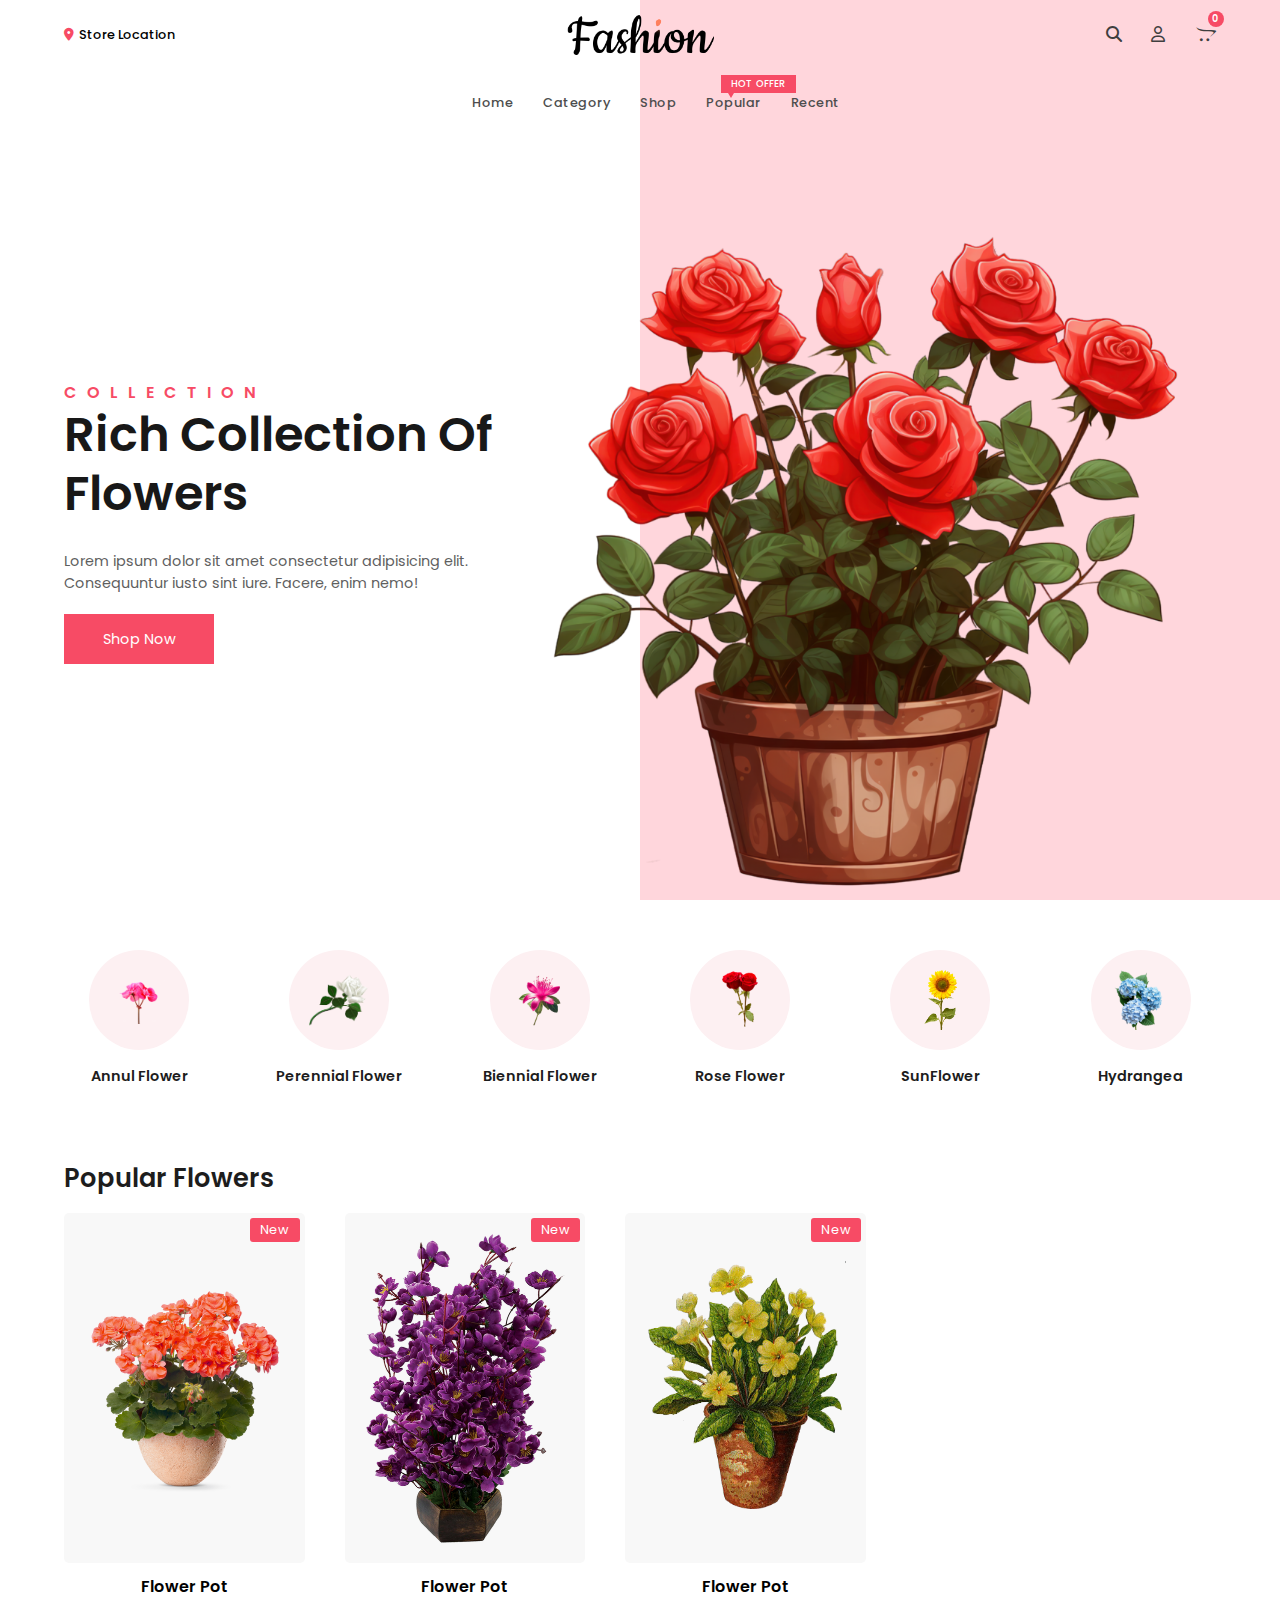
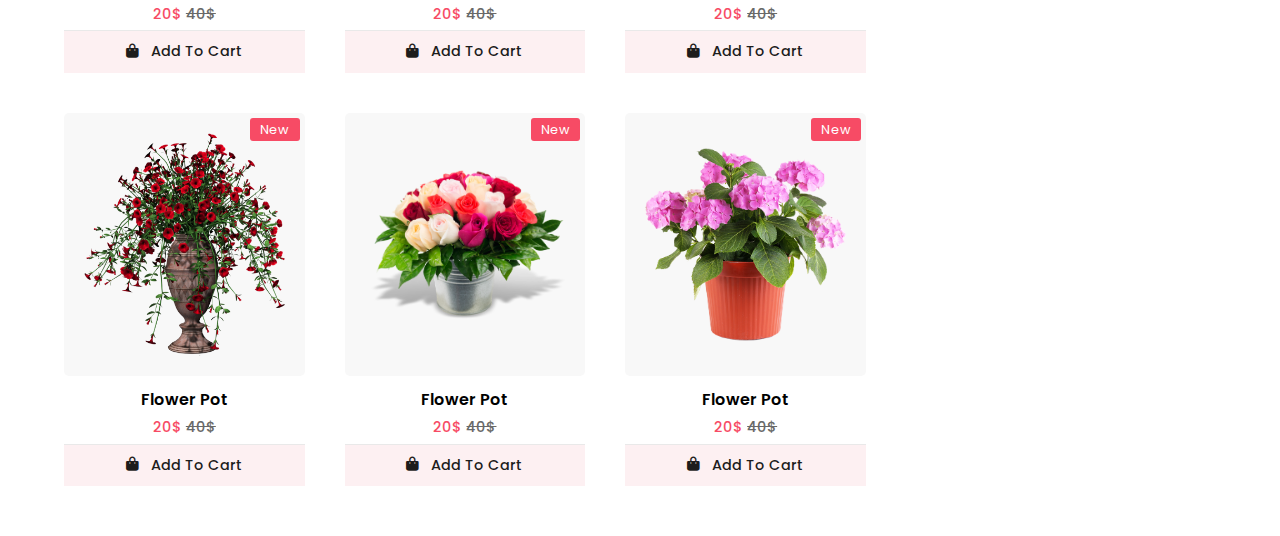
==== index.html @ 7dea1da6 "Add files via upload" ====
<!DOCTYPE html>
<html lang="en">
<head>
    <meta charset="UTF-8">
    <meta name="viewport" content="width=device-width, initial-scale=1.0">
    <title>FLOWER SHOP</title>
    <!-- favion icon -->
     <link rel="icon" href="assets/images/fav_icon/fav-icon.png">

    <!-- CSS LINK -->
     <link rel="stylesheet" href="assets/css/all.min.css">
     <link rel="stylesheet" href="assets/css/bootstrap.min.css">
     <link rel="stylesheet" href="assets/css/style.css">
    <!-- CSS LINK END -->
</head>
<body>
    
    <!-- PRELOADER AREA -->
    <!-- PRELOADER AREA END -->


    <!-- BACK TO TOP BTN AREA -->
    <!-- BACK TO TOP BTN AREA END -->


    <!-- MAIN AREA -->
     <section id="main">

        <!-- ========= MENU AREA ========= -->
         <header>
            <div class="header_top">
                <div class="nav-location">
                    <a href="#">
                        <i class="fa-solid fa-location-dot"></i>
                        Store Location
                    </a>
                </div>

                <a href="#" class="logo">
                    <img src="assets/images/logo.png" alt="logo">
                </a>

                <div class="nav-btns">
                    <!-- search -->
                    <a href="javascript:void(0);" class="nav-search">
                        <i class="fa-solid fa-magnifying-glass"></i>
                    </a>

                    <!-- user -->
                    <a href="javascript:void(0);" class="nav-user">
                        <i class="fa-regular fa-user"></i>
                    </a>

                    <!-- cart -->
                    <a href="#" class="nav-cart">
                        <i class="fa-brands fa-opencart"></i>
                        <span>0</span>
                    </a>
                </div>

            </div>

            <!-- ========= navigation ========= -->

            <nav class="navigation">
                <ul class="menu">
                    <li><a href="#">Home</a></li>
                    <li><a href="#">Category</a></li>
                    <li><a href="#">Shop</a></li>
                    <li>
                        <a href="#">Popular</a>
                        <span class="nav-label">Hot Offer</span>
                    </li>
                    <li><a href="#">Recent</a></li>
                </ul>
            </nav>

         </header>
        <!-- ========= MENU AREA END ========= -->


        <!-- ========= HERO AREA ========= -->
         <div class="main_content">
            <!-- ===== text ===== -->
             <div class="main_content_text">
                <strong>Collection</strong>
                <h1>Rich Collection Of Flowers</h1>
                <p>Lorem ipsum dolor sit amet consectetur adipisicing elit. Consequuntur iusto sint iure. Facere, enim nemo!</p>
                <a href="#">Shop Now</a>
             </div>
             <!-- ===== main img ===== -->
              <div class="main_content_img">
                <img src="assets/images/main/model.png" alt="model">
              </div>
         </div>
        <!-- ========= HERO AREA END ========= -->

     </section>
    <!-- MAIN AREA END -->


    <!-- ======= SEARCH AREA ======= -->
     <div class="search-bar">
        <!-- ===input=== -->
         <form class="search-input">
            <input type="text" name="search" placeholder="Search For Product">
            <!-- cancle -->
             <a href="javascript:void(0);" class="search-cancel">
                <i class="fa-solid fa-xmark"></i>
             </a>
         </form>
     </div>
    <!-- ======= SEARCH AREA END ======= -->


    <!-- ===== USER AREA ===== -->
     <div class="form">

        <!-- *****login***** -->
         <div class="login-form">
            <!-- close btn -->
             <a href="javascript:void(0);" class="form-cancel">
                <i class="fa-solid fa-xmark"></i>
             </a>
             <!-- heading -->
              <strong>Log in</strong>
              <!-- input -->
               <form>
                <input type="email" name="email" placeholder="Example12@gmail.com" required/>
                <input type="password" name="password" placeholder="Password" required/>
                <input type="submit" value="Log in"/>
               </form>
               <!-- btns -->
                <div class="form-btns">
                    <a href="#" class="forget">Forgotten password?</a>
                    <a href="javascript:void(0);" class="sign-up-btn">Create New Account</a>
                </div>
         </div>


        <!-- *****signup***** -->
         <div class="sign-up-form">
            <!-- close btn -->
             <a href="javascript:void(0);" class="form-cancel">
                <i class="fa-solid fa-xmark"></i>
             </a>
             <!-- heading -->
              <strong>Sign Up</strong>
              <!-- input -->
               <form>
                <input type="text" name="fullname" placeholder="Full Name" required/>
                <input type="email" name="email" placeholder="Example12@gmail.com" required/>
                <input type="password" name="password" placeholder="Strong Password" required/>
                <input type="submit" value="Sign Up"/>
               </form>
               <!-- btns -->
                <div class="form-btns">
                    <a href="javascript:void(0);" class="already-account">Already Have An Account</a>
                </div>
         </div>
     </div>
    <!-- ===== USER AREA END ===== -->


    <!-- ======= CATEGORY AREA ======= -->
     <section id="category">
        <!-- box1 -->
         <a href="#" class="category-box">
            <!-- img -->
             <div class="category-box-img">
                <img src="assets/images/category/category_01.png" alt="Annul Flower">
             </div>
             <!-- text -->
              <strong>Annul Flower</strong>
         </a>

        <!-- box2 -->
         <a href="#" class="category-box">
            <!-- img -->
             <div class="category-box-img">
                <img src="assets/images/category/category_02.png" alt="Perennial Flower">
             </div>
             <!-- text -->
              <strong>Perennial Flower</strong>
         </a>

        <!-- box3 -->
         <a href="#" class="category-box">
            <!-- img -->
             <div class="category-box-img">
                <img src="assets/images/category/category_03.png" alt="Biennial Flower">
             </div>
             <!-- text -->
              <strong>Biennial Flower</strong>
         </a>

        <!-- box4 -->
         <a href="#" class="category-box">
            <!-- img -->
             <div class="category-box-img">
                <img src="assets/images/category/category_04.png" alt="Rose Flower">
             </div>
             <!-- text -->
              <strong>Rose Flower</strong>
         </a>

        <!-- box5 -->
         <a href="#" class="category-box">
            <!-- img -->
             <div class="category-box-img">
                <img src="assets/images/category/category_05.png" alt="SunFlower">
             </div>
             <!-- text -->
              <strong>SunFlower</strong>
         </a>

        <!-- box6 -->
         <a href="#" class="category-box">
            <!-- img -->
             <div class="category-box-img">
                <img src="assets/images/category/category_06.png" alt="Hydrangea">
             </div>
             <!-- text -->
              <strong>Hydrangea</strong>
         </a>
     </section>
    <!-- ======= CATEGORY AREA END ======= -->


    <!-- ===== POPULAR ITEM AREA ===== -->
     <section id="popular">

        <!-- heading -->
         <h2>Popular Flowers</h2>

         <!-- container -->
          <div class="popular-dress-container">
            <!-- product -->
             <div class="popular-product-container">
                <!-- box1 -->
                 <div class="popular-box">
                    <!-- image -->
                     <a href="#" class="popular-box-img">
                        <img src="assets/images/popular/popular_01.png" alt="PopularProduct"/>
                        <span>New</span>
                     </a>
                     <!-- text -->
                      <div class="popular-box-text">
                        <a href="#" class="product-text-title">Flower Pot</a>
                        <span>20$ <del>40$</del></span>
                        <a href="#" class="product-cart-btn">
                            <i class="fa-solid fa-bag-shopping"></i>
                            Add To Cart
                        </a>
                      </div>
                 </div>

                <!-- box2 -->
                 <div class="popular-box">
                    <!-- image -->
                     <a href="#" class="popular-box-img">
                        <img src="assets/images/popular/popular_02.png" alt="PopularProduct"/>
                        <span>New</span>
                     </a>
                     <!-- text -->
                      <div class="popular-box-text">
                        <a href="#" class="product-text-title">Flower Pot</a>
                        <span>20$ <del>40$</del></span>
                        <a href="#" class="product-cart-btn">
                            <i class="fa-solid fa-bag-shopping"></i>
                            Add To Cart
                        </a>
                      </div>
                 </div>

                <!-- box3 -->
                 <div class="popular-box">
                    <!-- image -->
                     <a href="#" class="popular-box-img">
                        <img src="assets/images/popular/popular_03.png" alt="PopularProduct"/>
                        <span>New</span>
                     </a>
                     <!-- text -->
                      <div class="popular-box-text">
                        <a href="#" class="product-text-title">Flower Pot</a>
                        <span>20$ <del>40$</del></span>
                        <a href="#" class="product-cart-btn">
                            <i class="fa-solid fa-bag-shopping"></i>
                            Add To Cart
                        </a>
                      </div>
                 </div>

                <!-- box4 -->
                 <div class="popular-box">
                    <!-- image -->
                     <a href="#" class="popular-box-img">
                        <img src="assets/images/popular/popular_04.png" alt="PopularProduct"/>
                        <span>New</span>
                     </a>
                     <!-- text -->
                      <div class="popular-box-text">
                        <a href="#" class="product-text-title">Flower Pot</a>
                        <span>20$ <del>40$</del></span>
                        <a href="#" class="product-cart-btn">
                            <i class="fa-solid fa-bag-shopping"></i>
                            Add To Cart
                        </a>
                      </div>
                 </div>

                <!-- box5 -->
                 <div class="popular-box">
                    <!-- image -->
                     <a href="#" class="popular-box-img">
                        <img src="assets/images/popular/popular_05.png" alt="PopularProduct"/>
                        <span>New</span>
                     </a>
                     <!-- text -->
                      <div class="popular-box-text">
                        <a href="#" class="product-text-title">Flower Pot</a>
                        <span>20$ <del>40$</del></span>
                        <a href="#" class="product-cart-btn">
                            <i class="fa-solid fa-bag-shopping"></i>
                            Add To Cart
                        </a>
                      </div>
                 </div>

                <!-- box6 -->
                 <div class="popular-box">
                    <!-- image -->
                     <a href="#" class="popular-box-img">
                        <img src="assets/images/popular/popular_06.png" alt="PopularProduct"/>
                        <span>New</span>
                     </a>
                     <!-- text -->
                      <div class="popular-box-text">
                        <a href="#" class="product-text-title">Flower Pot</a>
                        <span>20$ <del>40$</del></span>
                        <a href="#" class="product-cart-btn">
                            <i class="fa-solid fa-bag-shopping"></i>
                            Add To Cart
                        </a>
                      </div>
                 </div>
             </div>
             <!-- banner -->
              <div class="popular-banner"></div>
          </div>
     </section>
    <!-- ===== POPULAR ITEM AREA END ===== -->

    <!-- JS LINK -->
     <script src="assets/js/bootstrap.bundle.min.js"></script>
     <script src="assets/js/jquery-1.12.4.min.js"></script>
     <script src="assets/js/script.js"></script>
    <!-- JS LINK END -->
</body>
</html>

<!-- 48m 30s -->


<!-- 
inspire with "Going-To Internet" Youtube Channel
-->
---- assets/css/style.css ----
/* GOOGLE FONT LINK */
@import url('https://fonts.googleapis.com/css2?family=Poppins:ital,wght@0,100;0,200;0,300;0,400;0,500;0,600;0,700;0,800;0,900;1,100;1,200;1,300;1,400;1,500;1,600;1,700;1,800;1,900&display=swap');
/* GOOGLE FONT LINK END */

/* ==================== ===== */

/* COMMON CSS AREA */
* {
    margin: 0;
    padding: 0;
    box-sizing: border-box;
    scroll-behavior: smooth;
    font-family: "Poppins", sans-serif;
}

a {
    text-decoration: none;
}

ul {
    list-style: none;
}

:root {
    --primary_color: #ffd6dc;
    --light_color: #fdf0f2;
    --dark_color: #f74b65;
    --product_color: #f8f8f8;
}
/* COMMON CSS AREA END */

/* ==================== ===== */

/* PRELOADER AREA */
/* PRELOADER AREA END */

/* ==================== ===== */

/* BACK TO TOP BTN AREA */
/* BACK TO TOP BTN AREA END */

/* ==================== ===== */

/* MAIN AREA */
#main {
    min-height: 100vh;
    width: 100%;
    overflow: hidden;
    display: flex;
    flex-direction: column;
    position: relative;
}

#main::after {
    content: "";
    position: absolute;
    right: 0px;
    top: 0px;
    width: 50%;
    background: var(--primary_color);
    height: 100%;
    z-index: -1;
}
/* MAIN AREA END */

/* ==================== ===== */

/* MENU AREA */
.header_top {
    max-width: 1200px;
    width: 90%;
    margin: auto;
    padding: 15px 0px;
    display: flex;
    justify-content: space-between;
    align-items: center;
}

.nav-location {
    display: flex;
    justify-content: center;
    align-items: center;
}

.nav-location a {
    display: flex;
    justify-content: center;
    align-items: center;
    color: #000000;
    font-size: 0.8rem;
    font-weight: 500;
    /* gap: 5px; */
}

.nav-location a i {
    color: var(--dark_color);
    margin-right: 5px;
}

.logo {
    max-height: 40px;
    max-width: 180px;
    display: flex;
}

.logo img {
    max-height: 40px;
    height: 100%;
    width: 100%;
    object-fit: contain;
    object-position: center;
}

.nav-btns {
    display: flex;
    justify-content: center;
    align-items: center;
    grid-gap: 25px;
}

.nav-btns a i {
    color: #3f3f3f;
    height: 18px;
    width: 20px;
}

.nav-cart {
    position: relative;
}

.nav-cart span {
    position: absolute;
    color: #ffffff;
    background: var(--dark_color);
    height: 16px;
    width: 16px;
    border-radius: 50%;
    display: flex;
    justify-content: center;
    align-items: center;
    font-size: 0.6rem;
    font-weight: 600;
    right: -8px;
    top: -12px;
}

.navigation {
    display: flex;
    justify-content: center;
    align-items: center;
    max-width: 1200px;
    width: 90%;
    margin: auto;
    padding: 20px 0px;
    z-index: 101;
    position: relative;
}

.menu {
    display: flex;
    align-items: center;
}

.menu li a {
    margin: 0px 15px;
    color: #4d4d4d;
    letter-spacing: 0.5px;
    font-size: 0.8rem;
    font-weight: 500;
    transition: all ease 0.5s;
}

.menu li a:hover {
    color: #181818;
}

.menu li {
    position: relative;
}

.nav-label {
    padding: 2px 10px;
    color: #ffffff;
    background: var(--dark_color);
    font-size: 0.6rem;
    font-weight: 500;
    display: flex;
    justify-content: center;
    align-items: center;
    text-transform: uppercase;
    position: absolute;
    right: -20px;
    top: -15px;
}

.nav-label::after {
    content: "";
    position: absolute;
    left: 10%;
    top: 100%;
    height: 0px;
    width: 0px;
    border-top: 5px solid var(--dark_color);
    border-right: 3px solid transparent;
    border-bottom: 3px solid transparent;
    border-left: 3px solid transparent;
}
/* MENU AREA END */

/* ==================== ===== */

/* HERO AREA */
.main_content {
    display: flex;
    justify-content: space-between;
    align-items: center;
    max-width: 1200px;
    width: 90%;
    margin: auto;
    margin-bottom: 0px;
    padding-top: 20px;
}

.main_content_text {
    display: flex;
    flex-direction: column;
    margin-bottom: 80px;
}

.main_content_text strong {
    color: var(--dark_color);
    text-transform: uppercase;
    letter-spacing: 10px;
    font-weight: 600;
}

.main_content_text h1 {
    font-size: 3rem;
    color: #181818;
    line-height: 3.7rem;
    font-weight: 600;
}

.main_content_text p {
    color: #5f5f5f;
    margin: 20px 0px;
    font-size: 0.9rem;
}

.main_content_text a {
    color: #ffffff;
    background: var(--dark_color);
    max-width: 150px;
    height: 50px;
    width: 100%;
    display: flex;
    justify-content: center;
    align-items: center;
    font-size: 0.9rem;
}

.main_content_img {
    width: 100%;
    height: 75vh;
}

.main_content_img img {
    width: 100%;
    height: 100%;
    object-fit: contain;
    object-position: center;
}
/* HERO AREA END */

/* ==================== ===== */

/* SEARCH AREA */
.search-bar {
    height: 40vh;
    width: 100%;
    background: #ffffffbb;
    backdrop-filter: blur(30px);
    position: fixed;
    left: 0px;
    bottom: 0px;
    display: none;
    justify-content: center;
    box-shadow: 2px 2px 30px rgba(0, 0, 0, 0.05);
    z-index: 101;
}

.search-input {
    height: 100px;
    width: 90%;
    border-bottom: 1px solid #d4d4d4;
    display: flex;
    justify-content: center;
    align-items: center;
    margin-top: 20px;
}

.search-input input {
    width: 100%;
    border: none;
    outline: none;
    background: transparent;
    font-size: 1.5rem;
    margin: 0px;
}

.search-cancel {
    color: var(--dark_color);
    font-size: 2rem;
    padding-right: 40px;
    transition: all ease 0.5s;
}

.search-cancel:hover {
    opacity: 0.8;
}

.search-bar-active {
    display: flex;
    animation: searchanimation 0.5s;
}

@keyframes searchanimation {
    0% {
        bottom: -100%;
    }
    100% {
        bottom: 0%;
    }
}
/* SEARCH AREA END */

/* ==================== ===== */

/* USER AREA */
.form {
    height: 100%;
    width: 100%;
    position: fixed;
    top: 0px;
    left: 0px;
    background: rgba(0, 0, 0, 0.2);
    display: flex;
    justify-content: center;
    align-items: center;
    flex-direction: column;
    z-index: 102;
}

.login-form,
.sign-up-form {
    width: 100%;
    max-width: 420px;
    padding: 20px 10px;
    background: #ffffff;
    box-shadow: 2px 2px 30px rgba(0, 0, 0, 0.1);
    display: flex;
    justify-content: center;
    align-items: center;
    flex-direction: column;
    position: relative;
    border-radius: 5px;
    animation: fade 0.5s;
}

.login-form form,
.sign-up-form form {
    display: flex;
    justify-content: center;
    align-items: center;
    flex-direction: column;
    width: 100%;
}

.form-cancel {
    position: absolute;
    right: 20px;
    top: 10px;
    color: #868686;
    font-size: 18px;
}

.login-form strong,
.sign-up-form strong {
    font-size: 2rem;
    font-weight: 500;
    color: #272727;
    margin: 2px 7px 7px 7px;
    text-transform: uppercase;
    letter-spacing: 0.5px;
}

.login-form input,
.sign-up-form input {
    height: 45px;
    width: 90%;
    margin: 6px 0px;
    padding: 0px 10px;
    border: 1px solid rgba(0, 0, 0, 0.1);
    border-radius: 7px;
    outline: none;
}

.login-form input::placeholder,
.sign-up-form input::placeholder {
    color: rgba(0, 0, 0, 0.5);
}

.login-form input[type="submit"],
.sign-up-form input[type="submit"] {
    color: #ffffff;
    border: none;
    outline: none;
    cursor: pointer;
    text-transform: uppercase;
    margin-top: 10px;
    border-radius: 3px;
    background: var(--dark_color);
    box-shadow: 2px 2px 30px rgba(0, 0, 0, 0.1);
}

.form-btns {
    width: 90%;
    display: flex;
    justify-content: space-between;
    align-items: center;
    flex-wrap: wrap;
    margin-top: 10px;
    grid-gap: 10px;
}

.form-btns a {
    font-size: 0.9rem;
    color: #4d4d4d;
}

.form-btns a:hover {
    color: var(--dark_color);
    text-decoration: underline;
}

.form,
.login-form,
.sign-up-form {
    display: none;
}

.login-active,
.login-active .login-form,
.sign-up-active, 
.sign-up-active .sign-up-form {
    display: flex;
}

@keyframes fade {
    0% {
        opacity: 0;
    }
    100% {
        opacity: 1;
    }
}
/* USER AREA END */

/* ==================== ===== */

/* CATEGORY AREA */
#category {
    width: 90%;
    max-width: 1200px;
    margin: 50px auto;
    display: grid;
    grid-template-columns: 1fr 1fr 1fr 1fr 1fr 1fr;
    grid-gap: 50px;
    overflow-x: auto;
}

.category-box {
    display: flex;
    justify-content: center;
    align-items: center;
    flex-direction: column;
    padding-bottom: 25px;
    transition: all ease 0.5s;
}

.category-box:hover {
    opacity: 0.8;
}

.category-box-img {
    background: var(--light_color);
    border-radius: 50%;
    height: 100px;
    width: 100px;
    padding: 20px;
}

.category-box-img img {
    height: 100%;
    width: 100%;
    object-fit: contain;
    object-position: center;
}

.category-box strong {
    font-size: 0.9rem;
    font-weight: 600;
    color: #1d1d1d;
    margin-top: 16px;
}
/* CATEGORY AREA END */

/* ==================== ===== */

/* POPULAR ITEM AREA */
#popular {
    width: 90%;
    max-width: 1200px;
    margin: 50px auto;
}

#popular h2 {
    font-size: 1.6rem;
    font-weight: 600;
    color: #1d1d1d;
}

.popular-dress-container {
    display: grid;
    grid-template-columns: 1fr 300px;
    grid-gap: 50px;
    margin-top: 20px;
    align-items: flex-start;
}

.popular-product-container {
    display: grid;
    grid-template-columns: 1fr 1fr 1fr;
    grid-gap: 40px;
}

.popular-box {
    width: 100%;
    display: flex;
    flex-direction: column;
}

.popular-box-img {
    width: 100%;
    max-height: 400px;
    height: 100%;
    background: var(--product_color);
    padding: 20px;
    border-radius: 5px;
    position: relative;
    transition: all ease 0.5s;
}

.popular-box-img:hover {
    opacity: 0.8;
}

.popular-box-img img {
    height: 100%;
    width: 100%;
    object-fit: contain;
    object-position: center;
}

.popular-box-img span {
    position: absolute;
    top: 5px;
    right: 5px;
    font-size: 0.8rem;
    color: #ffffff;
    background: var(--dark_color);
    border-radius: 3px;
    letter-spacing: 0.2px;
    padding: 2px 10px;
}

.popular-box-text {
    display: flex;
    justify-content: center;
    align-items: center;
    flex-direction: column;
}

.popular-box-text .product-text-title {
    font-size: 1rem;
    font-weight: 600;
    color: #000000;
    margin-top: 12px;
}

.popular-box-text span {
    font-size: 0.9rem;
    font-weight: 500;
    color: var(--dark_color);
    margin: 5px;
}

.popular-box-text span del {
    color: #696969;
}

.popular-box-text .product-cart-btn {
    border-top: 1px solid #e9e9e9;
    width: 100%;
    padding: 10px;
    color: #1d1d1d;
    background: var(--light_color);
    font-size: 0.9rem;
    font-weight: 500;
    display: flex;
    justify-content: center;
    align-items: center;
    transition: all ease 0.5s;
}

.popular-box-text .product-cart-btn i {
    height: 16px;
    width: 20px;
    margin-right: 5px;
}
.popular-box-text .product-cart-btn:hover {
    background: var(--dark_color);
    border-top: 1px solid transparent;
    color: #ffffff;
    fill: #ffffff;
}
/* POPULAR ITEM AREA END */

/* ==================== ===== */
/* ==================== ===== */
/* ==================== ===== */
/* ==================== ===== */
/* ==================== ===== */
/* ==================== ===== */
/* ==================== ===== */
/* ==================== ===== */
/* ==================== ===== */
/* ==================== ===== */
/* ==================== ===== */
/* ==================== ===== */
/* ==================== ===== */
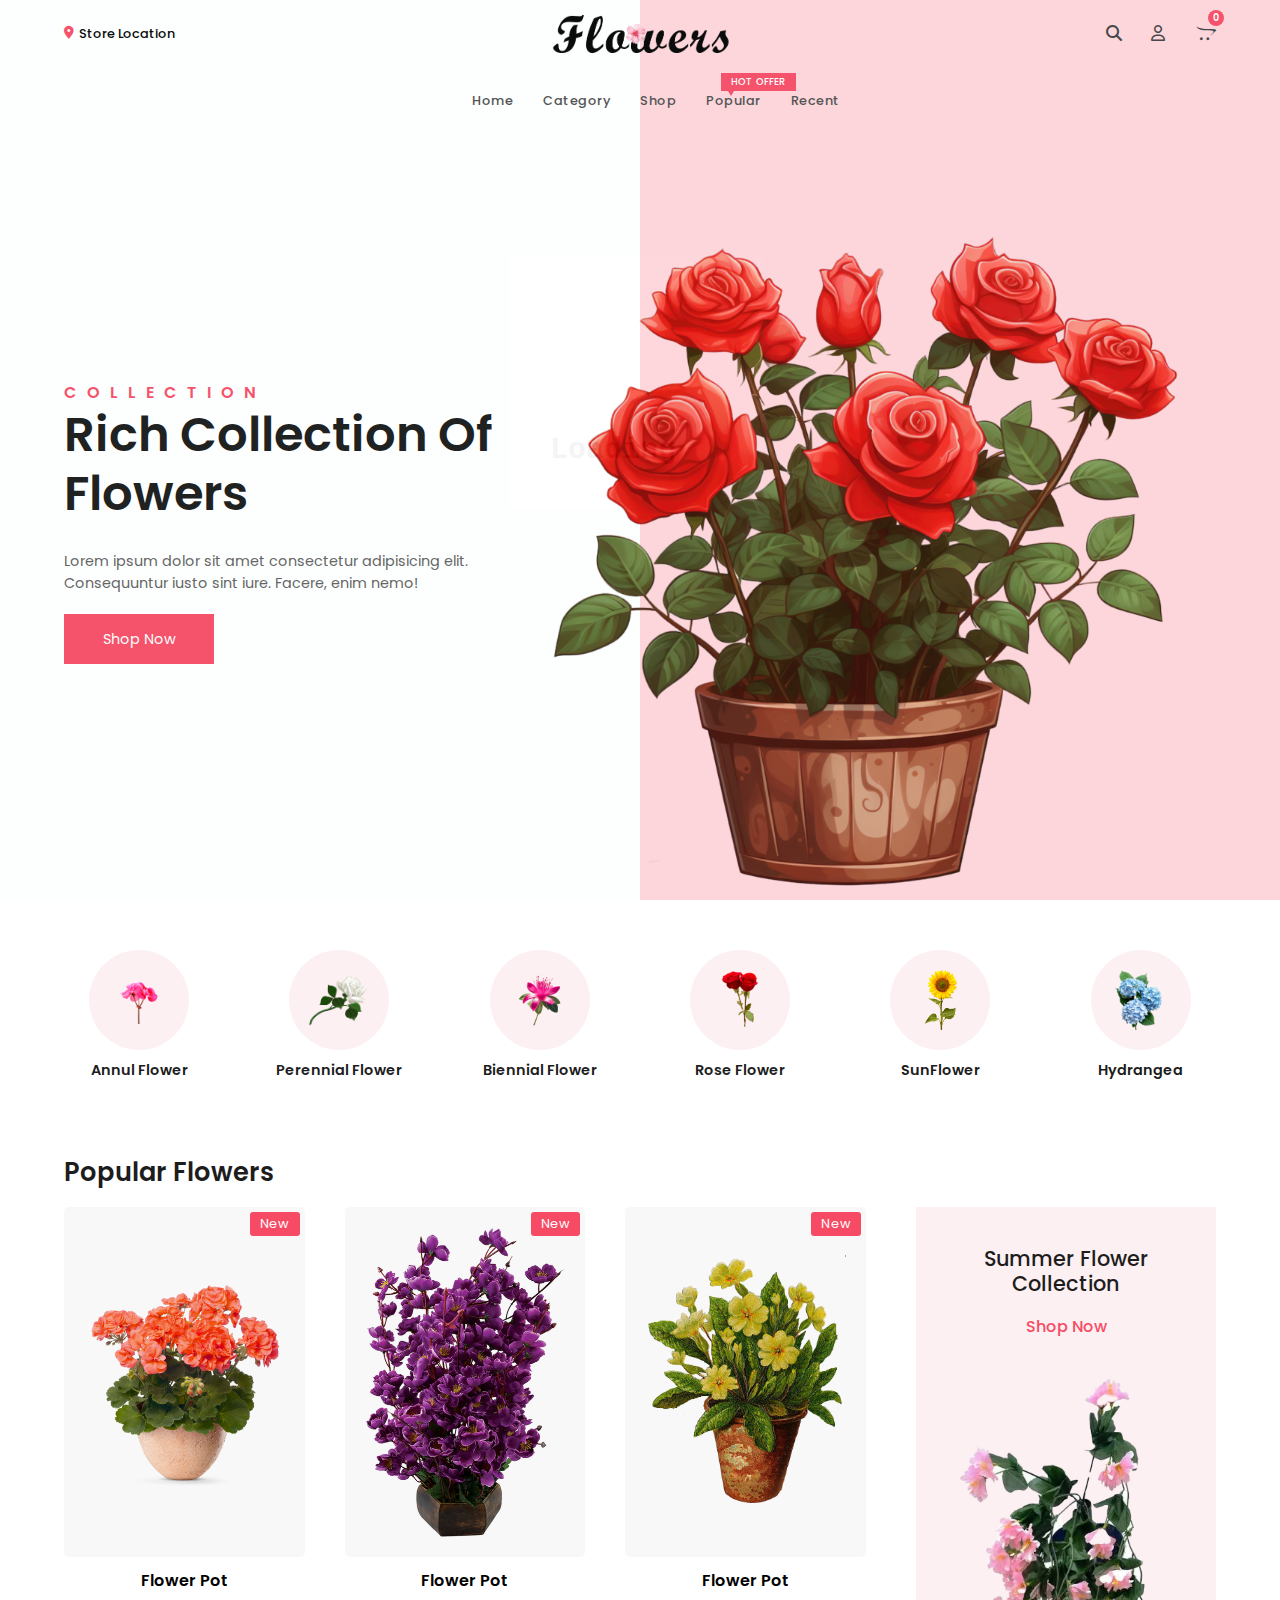
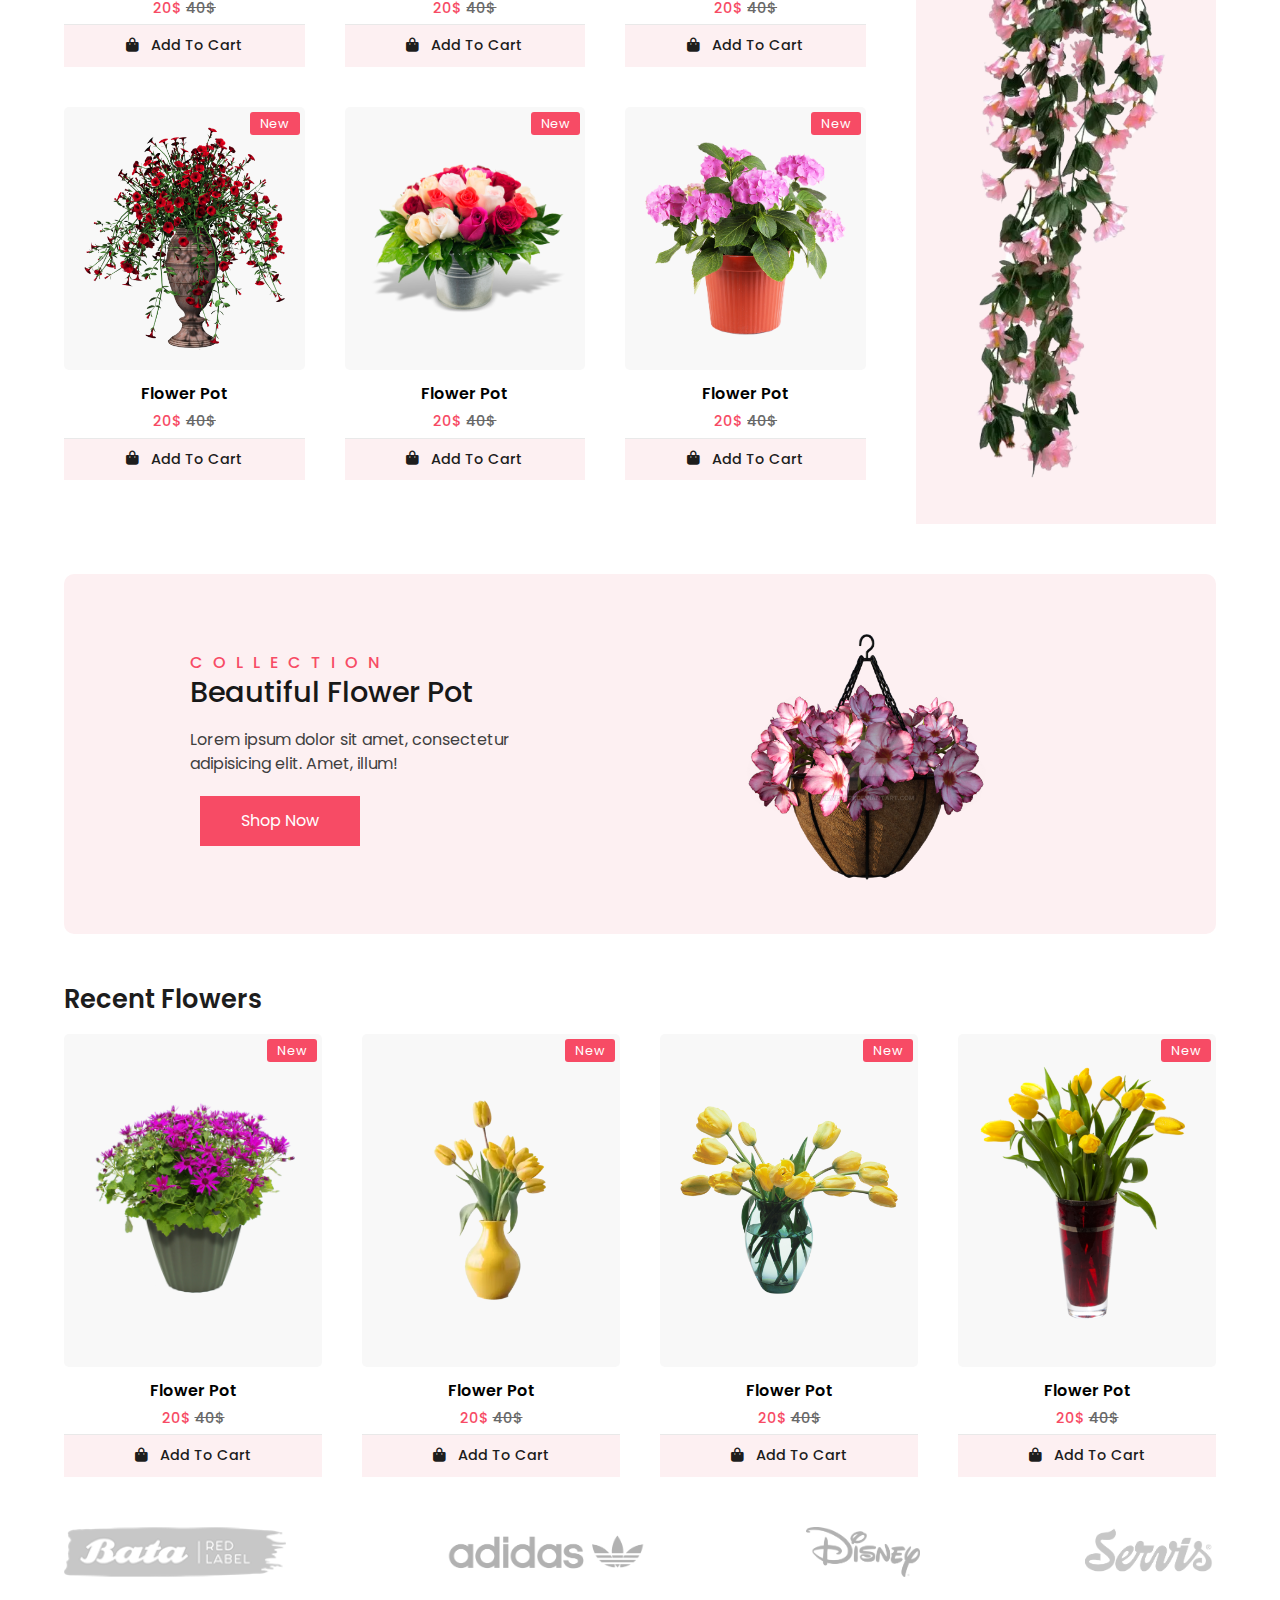
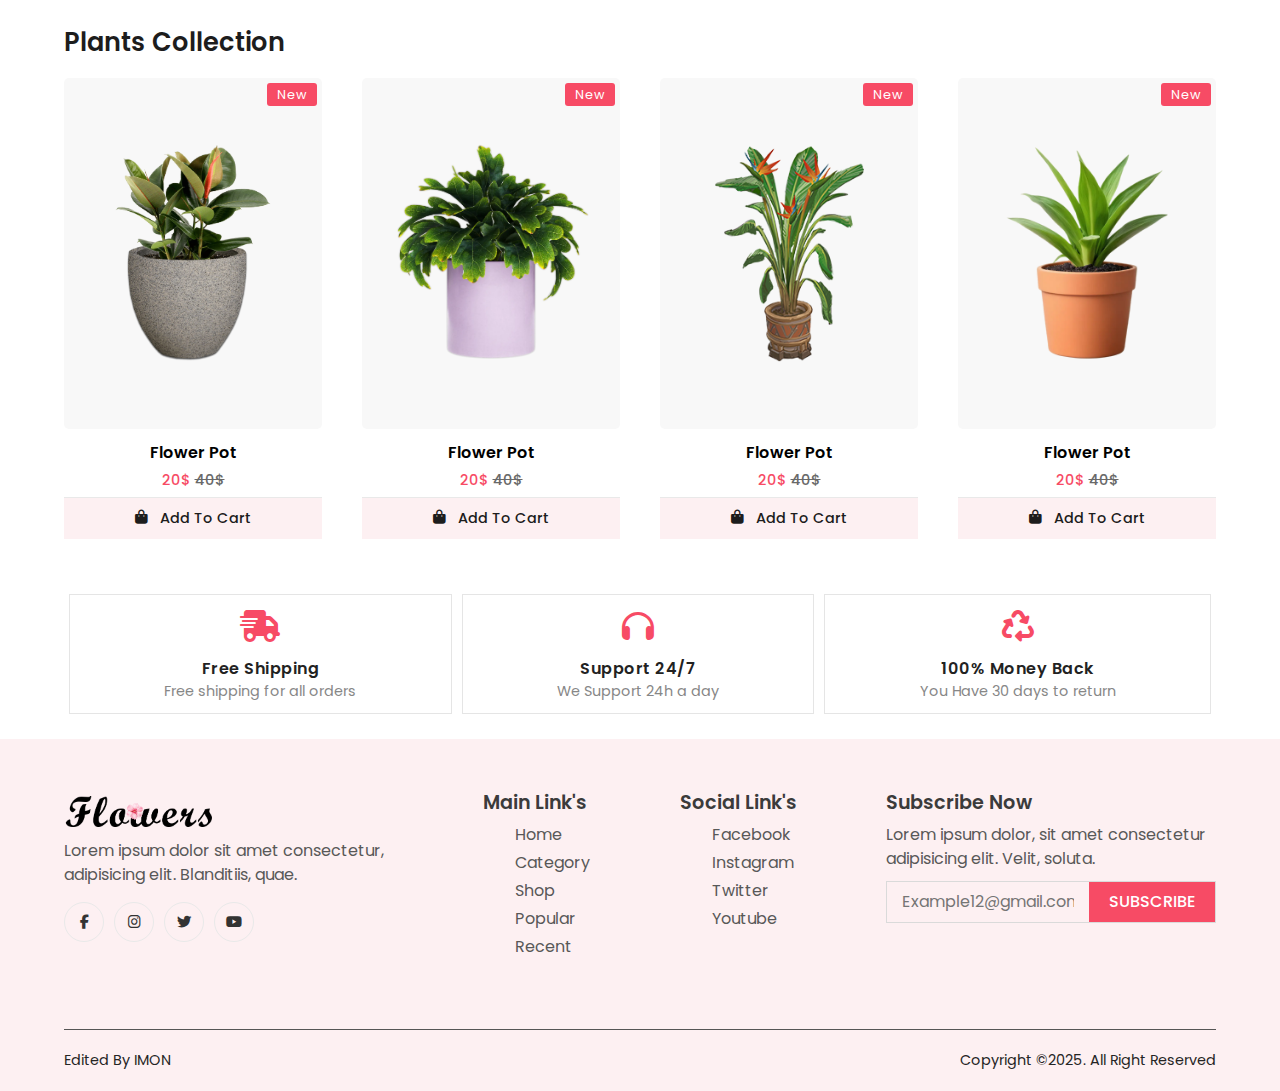
==== commit cded5920: "Add files via upload" ====
--- a/index.html
+++ b/index.html
@@ -16,19 +16,39 @@
 <body>
     
     <!-- PRELOADER AREA -->
+    <div class="preloader_area">
+      <div class="loader"></div>
+    </div>
     <!-- PRELOADER AREA END -->
 
 
     <!-- BACK TO TOP BTN AREA -->
+    <button class="back_to_top btn btn-primary">
+      <i class="fa-solid fa-angles-up"></i>
+    </button>
     <!-- BACK TO TOP BTN AREA END -->
 
 
     <!-- MAIN AREA -->
      <section id="main">
 
+
+      <!-- btn -->
+      <input type="checkbox" class="menu-btn" id="menu-btn"/>
+
         <!-- ========= MENU AREA ========= -->
          <header>
+
+
+             <!-- header top -->
             <div class="header_top">
+
+               <!-- menu-icon -->
+                <label for="menu-btn" class="menu-icon">
+                  <span class="nav-icon"></span>
+                </label>
+
+               <!-- location -->
                 <div class="nav-location">
                     <a href="#">
                         <i class="fa-solid fa-location-dot"></i>
@@ -37,7 +57,7 @@
                 </div>
 
                 <a href="#" class="logo">
-                    <img src="assets/images/logo.png" alt="logo">
+                    <img src="assets/images/logo2.png" alt="logo"/>
                 </a>
 
                 <div class="nav-btns">
@@ -64,14 +84,14 @@
 
             <nav class="navigation">
                 <ul class="menu">
-                    <li><a href="#">Home</a></li>
-                    <li><a href="#">Category</a></li>
-                    <li><a href="#">Shop</a></li>
+                    <li><a href="index.html">Home</a></li>
+                    <li><a href="#category">Category</a></li>
+                    <li><a href="#shoping-banner">Shop</a></li>
                     <li>
-                        <a href="#">Popular</a>
+                        <a href="#popular">Popular</a>
                         <span class="nav-label">Hot Offer</span>
                     </li>
-                    <li><a href="#">Recent</a></li>
+                    <li><a href="#recent-products">Recent</a></li>
                 </ul>
             </nav>
 
@@ -238,14 +258,14 @@
             <!-- product -->
              <div class="popular-product-container">
                 <!-- box1 -->
-                 <div class="popular-box">
+                 <div class="product-box">
                     <!-- image -->
-                     <a href="#" class="popular-box-img">
+                     <a href="#" class="product-box-img">
                         <img src="assets/images/popular/popular_01.png" alt="PopularProduct"/>
                         <span>New</span>
                      </a>
                      <!-- text -->
-                      <div class="popular-box-text">
+                      <div class="product-box-text">
                         <a href="#" class="product-text-title">Flower Pot</a>
                         <span>20$ <del>40$</del></span>
                         <a href="#" class="product-cart-btn">
@@ -256,14 +276,14 @@
                  </div>
 
                 <!-- box2 -->
-                 <div class="popular-box">
+                 <div class="product-box">
                     <!-- image -->
-                     <a href="#" class="popular-box-img">
+                     <a href="#" class="product-box-img">
                         <img src="assets/images/popular/popular_02.png" alt="PopularProduct"/>
                         <span>New</span>
                      </a>
                      <!-- text -->
-                      <div class="popular-box-text">
+                      <div class="product-box-text">
                         <a href="#" class="product-text-title">Flower Pot</a>
                         <span>20$ <del>40$</del></span>
                         <a href="#" class="product-cart-btn">
@@ -274,14 +294,14 @@
                  </div>
 
                 <!-- box3 -->
-                 <div class="popular-box">
+                 <div class="product-box">
                     <!-- image -->
-                     <a href="#" class="popular-box-img">
+                     <a href="#" class="product-box-img">
                         <img src="assets/images/popular/popular_03.png" alt="PopularProduct"/>
                         <span>New</span>
                      </a>
                      <!-- text -->
-                      <div class="popular-box-text">
+                      <div class="product-box-text">
                         <a href="#" class="product-text-title">Flower Pot</a>
                         <span>20$ <del>40$</del></span>
                         <a href="#" class="product-cart-btn">
@@ -292,14 +312,14 @@
                  </div>
 
                 <!-- box4 -->
-                 <div class="popular-box">
+                 <div class="product-box">
                     <!-- image -->
-                     <a href="#" class="popular-box-img">
+                     <a href="#" class="product-box-img">
                         <img src="assets/images/popular/popular_04.png" alt="PopularProduct"/>
                         <span>New</span>
                      </a>
                      <!-- text -->
-                      <div class="popular-box-text">
+                      <div class="product-box-text">
                         <a href="#" class="product-text-title">Flower Pot</a>
                         <span>20$ <del>40$</del></span>
                         <a href="#" class="product-cart-btn">
@@ -310,14 +330,14 @@
                  </div>
 
                 <!-- box5 -->
-                 <div class="popular-box">
+                 <div class="product-box">
                     <!-- image -->
-                     <a href="#" class="popular-box-img">
+                     <a href="#" class="product-box-img">
                         <img src="assets/images/popular/popular_05.png" alt="PopularProduct"/>
                         <span>New</span>
                      </a>
                      <!-- text -->
-                      <div class="popular-box-text">
+                      <div class="product-box-text">
                         <a href="#" class="product-text-title">Flower Pot</a>
                         <span>20$ <del>40$</del></span>
                         <a href="#" class="product-cart-btn">
@@ -328,14 +348,14 @@
                  </div>
 
                 <!-- box6 -->
-                 <div class="popular-box">
+                 <div class="product-box">
                     <!-- image -->
-                     <a href="#" class="popular-box-img">
+                     <a href="#" class="product-box-img">
                         <img src="assets/images/popular/popular_06.png" alt="PopularProduct"/>
                         <span>New</span>
                      </a>
                      <!-- text -->
-                      <div class="popular-box-text">
+                      <div class="product-box-text">
                         <a href="#" class="product-text-title">Flower Pot</a>
                         <span>20$ <del>40$</del></span>
                         <a href="#" class="product-cart-btn">
@@ -346,10 +366,324 @@
                  </div>
              </div>
              <!-- banner -->
-              <div class="popular-banner"></div>
+              <div class="popular-banner">
+               <!-- text -->
+                <div class="popular-banner-text">
+                  <h3>Summer Flower Collection</h3>
+                  <a href="#">Shop Now</a>
+                </div>
+                  <!-- img -->
+                   <div class="popular-banner-img">
+                     <img src="assets/images/banner.webp" alt="Banner"/>
+                   </div>
+              </div>
           </div>
      </section>
     <!-- ===== POPULAR ITEM AREA END ===== -->
+
+
+    <!-- ===== SHOPING BANNER AREA ===== -->
+     <section id="shoping-banner">
+      <div class="shoping-banner-container">
+         <!-- text -->
+          <div class="shoping-banner-text">
+            <strong>Collection</strong>
+            <h3>Beautiful Flower Pot</h3>
+            <p>Lorem ipsum dolor sit amet, consectetur adipisicing elit. Amet, illum!</p>
+            <a href="#">Shop Now</a>
+          </div>
+          <!-- img -->
+          <div class="shoping-banner-img">
+            <img src="assets/images/shoes-bag.png" alt="Banner"/>
+          </div>
+      </div>
+     </section>
+    <!-- ===== SHOPING BANNER AREA END ===== -->
+
+
+    <!-- ===== RECENT PRODUCT AREA ===== -->
+     <section id="recent-products">
+
+      <!-- heading -->
+      <h2>Recent Flowers</h2>
+
+      <!-- container -->
+       <div class="recent-product-container">
+         <!-- box1 -->
+         <div class="product-box">
+            <!-- image -->
+             <a href="#" class="product-box-img">
+                <img src="assets/images/popular/popular_07.png" alt="PopularProduct"/>
+                <span>New</span>
+             </a>
+             <!-- text -->
+              <div class="product-box-text">
+                <a href="#" class="product-text-title">Flower Pot</a>
+                <span>20$ <del>40$</del></span>
+                <a href="#" class="product-cart-btn">
+                    <i class="fa-solid fa-bag-shopping"></i>
+                    Add To Cart
+                </a>
+              </div>
+         </div>
+
+         <!-- box2 -->
+         <div class="product-box">
+            <!-- image -->
+             <a href="#" class="product-box-img">
+                <img src="assets/images/popular/popular_08.png" alt="PopularProduct"/>
+                <span>New</span>
+             </a>
+             <!-- text -->
+              <div class="product-box-text">
+                <a href="#" class="product-text-title">Flower Pot</a>
+                <span>20$ <del>40$</del></span>
+                <a href="#" class="product-cart-btn">
+                    <i class="fa-solid fa-bag-shopping"></i>
+                    Add To Cart
+                </a>
+              </div>
+         </div>
+
+         <!-- box3 -->
+         <div class="product-box">
+            <!-- image -->
+             <a href="#" class="product-box-img">
+                <img src="assets/images/popular/popular_09.png" alt="PopularProduct"/>
+                <span>New</span>
+             </a>
+             <!-- text -->
+              <div class="product-box-text">
+                <a href="#" class="product-text-title">Flower Pot</a>
+                <span>20$ <del>40$</del></span>
+                <a href="#" class="product-cart-btn">
+                    <i class="fa-solid fa-bag-shopping"></i>
+                    Add To Cart
+                </a>
+              </div>
+         </div>
+
+         <!-- box4 -->
+         <div class="product-box">
+            <!-- image -->
+             <a href="#" class="product-box-img">
+                <img src="assets/images/popular/popular_10.png" alt="PopularProduct"/>
+                <span>New</span>
+             </a>
+             <!-- text -->
+              <div class="product-box-text">
+                <a href="#" class="product-text-title">Flower Pot</a>
+                <span>20$ <del>40$</del></span>
+                <a href="#" class="product-cart-btn">
+                    <i class="fa-solid fa-bag-shopping"></i>
+                    Add To Cart
+                </a>
+              </div>
+         </div>
+
+       </div>
+      
+     </section>
+    <!-- ===== RECENT PRODUCT AREA END ===== -->
+
+
+    <!-- ===== PARTNER AREA ===== -->
+     <section id="partner">
+      <img src="assets/images/BrandLogo/logo-1.png" alt="partnercompaney"/>
+      <img src="assets/images/BrandLogo/logo-2.png" alt="partnercompaney"/>
+      <img src="assets/images/BrandLogo/logo-3.png" alt="partnercompaney"/>
+      <img src="assets/images/BrandLogo/logo-4.png" alt="partnercompaney"/>
+     </section>
+    <!-- ===== PARTNER AREA END ===== -->
+
+
+    <!-- ===== PLANTS AREA ===== -->
+    <section id="recent-products">
+
+      <!-- heading -->
+      <h2>Plants Collection</h2>
+
+      <!-- container -->
+       <div class="recent-product-container">
+         <!-- box1 -->
+         <div class="product-box">
+            <!-- image -->
+             <a href="#" class="product-box-img">
+                <img src="assets/images/popular/popular_11.webp" alt="PopularProduct"/>
+                <span>New</span>
+             </a>
+             <!-- text -->
+              <div class="product-box-text">
+                <a href="#" class="product-text-title">Flower Pot</a>
+                <span>20$ <del>40$</del></span>
+                <a href="#" class="product-cart-btn">
+                    <i class="fa-solid fa-bag-shopping"></i>
+                    Add To Cart
+                </a>
+              </div>
+         </div>
+
+         <!-- box2 -->
+         <div class="product-box">
+            <!-- image -->
+             <a href="#" class="product-box-img">
+                <img src="assets/images/popular/popular_12.webp" alt="PopularProduct"/>
+                <span>New</span>
+             </a>
+             <!-- text -->
+              <div class="product-box-text">
+                <a href="#" class="product-text-title">Flower Pot</a>
+                <span>20$ <del>40$</del></span>
+                <a href="#" class="product-cart-btn">
+                    <i class="fa-solid fa-bag-shopping"></i>
+                    Add To Cart
+                </a>
+              </div>
+         </div>
+
+         <!-- box3 -->
+         <div class="product-box">
+            <!-- image -->
+             <a href="#" class="product-box-img">
+                <img src="assets/images/popular/popular_13.webp" alt="PopularProduct"/>
+                <span>New</span>
+             </a>
+             <!-- text -->
+              <div class="product-box-text">
+                <a href="#" class="product-text-title">Flower Pot</a>
+                <span>20$ <del>40$</del></span>
+                <a href="#" class="product-cart-btn">
+                    <i class="fa-solid fa-bag-shopping"></i>
+                    Add To Cart
+                </a>
+              </div>
+         </div>
+
+         <!-- box4 -->
+         <div class="product-box">
+            <!-- image -->
+             <a href="#" class="product-box-img">
+                <img src="assets/images/popular/popular_14.webp" alt="PopularProduct"/>
+                <span>New</span>
+             </a>
+             <!-- text -->
+              <div class="product-box-text">
+                <a href="#" class="product-text-title">Flower Pot</a>
+                <span>20$ <del>40$</del></span>
+                <a href="#" class="product-cart-btn">
+                    <i class="fa-solid fa-bag-shopping"></i>
+                    Add To Cart
+                </a>
+              </div>
+         </div>
+
+       </div>
+      
+     </section>
+    <!-- ===== PLANTS AREA END ===== -->
+
+
+    <!-- ===== SERVICE AREA ===== -->
+     <section class="service_area">
+
+      <!-- service box1 -->
+       <div class="service-box">
+         <i class="fa-solid fa-truck-fast"></i>
+         <span>Free Shipping</span>
+         <p>Free shipping for all orders</p>
+       </div>
+
+      <!-- service box2 -->
+       <div class="service-box">
+         <i class="fa-solid fa-headphones"></i>
+         <span>Support 24/7</span>
+         <p>We Support 24h a day</p>
+       </div>
+
+      <!-- service box3 -->
+       <div class="service-box">
+         <i class="fa-solid fa-recycle"></i>
+         <span>100% Money Back</span>
+         <p>You Have 30 days to return</p>
+       </div>
+     </section>
+    <!-- ===== SERVICE AREA END ===== -->
+
+
+    <!-- ===== FOOTER AREA ===== -->
+     <footer>
+      <div class="footer-container">
+
+         <!-- company box -->
+          <div class="footer-company-box">
+            <!-- logo -->
+             <a href="#" class="footer-logo">
+               <img src="assets/images/logo2.png" alt="footer-logo"/>
+             </a>
+             <!-- details -->
+              <p>Lorem ipsum dolor sit amet consectetur, adipisicing elit. Blanditiis, quae.</p>
+              <!-- social -->
+               <div class="footer-social">
+                  <!-- facebook -->
+                   <a href="#">
+                     <i class="fa-brands fa-facebook-f"></i>
+                   </a>
+                   <!-- instagram -->
+                    <a href="#">
+                     <i class="fa-brands fa-instagram"></i>
+                    </a>
+                    <!-- twitter -->
+                     <a href="#">
+                        <i class="fa-brands fa-twitter"></i>
+                     </a>
+                     <!-- Youtube -->
+                      <a href="#">
+                        <i class="fa-brands fa-youtube"></i>
+                      </a>
+               </div>
+          </div>
+
+          <!-- quick links -->
+           <div class="footer-link-box">
+            <strong>Main Link's</strong>
+            <ul>
+               <li><a href="#">Home</a></li>
+               <li><a href="#">Category</a></li>
+               <li><a href="#">Shop</a></li>
+               <li><a href="#">Popular</a></li>
+               <li><a href="#">Recent</a></li>
+            </ul>
+           </div>
+
+          <!-- social links -->
+           <div class="footer-link-box">
+            <strong>Social Link's</strong>
+            <ul>
+               <li><a href="#">Facebook</a></li>
+               <li><a href="#">Instagram</a></li>
+               <li><a href="#">Twitter</a></li>
+               <li><a href="#">Youtube</a></li>
+            </ul>
+           </div>
+
+           <!-- subscribe -->
+            <div class="footer-subscribe">
+               <strong>Subscribe Now</strong>
+               <p>Lorem ipsum dolor, sit amet consectetur adipisicing elit. Velit, soluta.</p>
+               <form class="subscribe-box">
+                  <input type="email" placeholder="Example12@gmail.com" name="subscribe" required/>
+                  <button>Subscribe</button>
+               </form>
+            </div>
+      </div>
+
+      <!-- bottom -->
+       <div class="footer-bottom">
+         <span>Edited By IMON</span>
+         <span>Copyright &copy;2025. All Right Reserved</span>
+       </div>
+     </footer>
+    <!-- ===== FOOTER AREA END ===== -->
 
     <!-- JS LINK -->
      <script src="assets/js/bootstrap.bundle.min.js"></script>
@@ -359,7 +693,6 @@
 </body>
 </html>
 
-<!-- 48m 30s -->
 
 
 <!-- 
--- a/assets/css/style.css
+++ b/assets/css/style.css
@@ -32,11 +32,65 @@
 /* ==================== ===== */
 
 /* PRELOADER AREA */
+.preloader_area {
+    position: fixed;
+    top: 0;
+    width: 100%;
+    height: 100vh;
+    background: #DFF2EB;
+    z-index: 999;
+    display: flex;
+    justify-content: center;
+    align-items: center;
+}
+
+.loader {
+    width: fit-content;
+    font-weight: bold;
+    font-family: monospace;
+    font-size: 30px;
+    clip-path: inset(0 3ch 0 0);
+    animation: l4 2.5s steps(4) infinite;
+}
+
+.loader:before {
+    content:"Loading..."
+}
+
+@keyframes l4 {to{clip-path: inset(0 -1ch 0 0)}}
 /* PRELOADER AREA END */
 
 /* ==================== ===== */
 
 /* BACK TO TOP BTN AREA */
+.back_to_top {
+    position: fixed;
+    bottom: 20px;
+    right: 25px;
+    z-index: 900;
+    border: 1px solid #233343;
+    border-radius: 50%;
+    height: 50px;
+    width: 50px;
+    color: var(--dark_color);
+    background: transparent;
+    display: none;
+    animation: btt 0.7s ease-in-out;
+}
+
+.back_to_top:hover {
+    border: 1px solid var(--dark_color);
+    background: var(--dark_color);
+}
+
+@keyframes btt {
+    form {
+        transform: translateY(100px);
+    }
+    to {
+        transform: translateY(0px);
+    }
+}
 /* BACK TO TOP BTN AREA END */
 
 /* ==================== ===== */
@@ -74,6 +128,32 @@
     display: flex;
     justify-content: space-between;
     align-items: center;
+}
+
+header.header-fix {
+    background: var(--light_color);
+    /* background: #ffffff; */
+    position: fixed;
+    top: 0px;
+    left: 0px;
+    width: 100%;
+    z-index: 101;
+    box-shadow: 2px 2px 30px rgba(0, 0, 0, 0.05);
+    animation: navigation 0.6s;
+}
+
+header.header-fix .header_top {
+    /* border-bottom: 1px solid #f7f7f7; */
+    border-bottom: 1px solid var(--dark_color);
+}
+
+@keyframes navigation {
+    0%{
+        top: -100%;
+    }
+    100%{
+        top: 0%;
+    }
 }
 
 .nav-location {
@@ -511,7 +591,8 @@
     font-size: 0.9rem;
     font-weight: 600;
     color: #1d1d1d;
-    margin-top: 16px;
+    margin-top: 10px;
+    text-align: center;
 }
 /* CATEGORY AREA END */
 
@@ -524,7 +605,8 @@
     margin: 50px auto;
 }
 
-#popular h2 {
+#popular h2,
+#recent-products h2 {
     font-size: 1.6rem;
     font-weight: 600;
     color: #1d1d1d;
@@ -544,13 +626,13 @@
     grid-gap: 40px;
 }
 
-.popular-box {
+.product-box {
     width: 100%;
     display: flex;
     flex-direction: column;
 }
 
-.popular-box-img {
+.product-box-img {
     width: 100%;
     max-height: 400px;
     height: 100%;
@@ -565,51 +647,52 @@
     opacity: 0.8;
 }
 
-.popular-box-img img {
+.product-box-img img {
     height: 100%;
     width: 100%;
     object-fit: contain;
     object-position: center;
 }
 
-.popular-box-img span {
+.product-box-img span {
     position: absolute;
     top: 5px;
     right: 5px;
     font-size: 0.8rem;
     color: #ffffff;
     background: var(--dark_color);
+    font-size: 0.8rem;
     border-radius: 3px;
     letter-spacing: 0.2px;
     padding: 2px 10px;
 }
 
-.popular-box-text {
+.product-box-text {
     display: flex;
     justify-content: center;
     align-items: center;
     flex-direction: column;
 }
 
-.popular-box-text .product-text-title {
+.product-box-text .product-text-title {
     font-size: 1rem;
     font-weight: 600;
     color: #000000;
     margin-top: 12px;
 }
 
-.popular-box-text span {
+.product-box-text span {
     font-size: 0.9rem;
     font-weight: 500;
     color: var(--dark_color);
     margin: 5px;
 }
 
-.popular-box-text span del {
+.product-box-text span del {
     color: #696969;
 }
 
-.popular-box-text .product-cart-btn {
+.product-box-text .product-cart-btn {
     border-top: 1px solid #e9e9e9;
     width: 100%;
     padding: 10px;
@@ -623,29 +706,635 @@
     transition: all ease 0.5s;
 }
 
-.popular-box-text .product-cart-btn i {
+.product-box-text .product-cart-btn i {
     height: 16px;
     width: 20px;
     margin-right: 5px;
 }
-.popular-box-text .product-cart-btn:hover {
+
+.product-box-text .product-cart-btn:hover {
     background: var(--dark_color);
     border-top: 1px solid transparent;
     color: #ffffff;
     fill: #ffffff;
 }
+
+.popular-banner {
+    width: 100%;
+    background: var(--light_color);
+    min-height: 500px;
+    display: flex;
+    justify-content: space-between;
+    align-items: center;
+    text-align: center;
+    flex-direction: column;
+    padding: 40px 30px;
+}
+
+.popular-banner-text {
+    display: flex;
+    flex-direction: column;
+    justify-content: center;
+    align-items: center;
+}
+
+.popular-banner-text h3 {
+    font-size: 1.3rem;
+    font-weight: 500;
+    color: #1d1d1d;
+}
+
+.popular-banner-text a {
+    font-weight: 500;
+    color: var(--dark_color);
+    margin-top: 10px;
+}
+
+.popular-banner-img {
+    height: 100%;
+    width: 100%;
+    margin-top: 30px;
+}
+
+.popular-banner-img img {
+    height: 100%;
+    width: 100%;
+    object-fit: contain;
+}
 /* POPULAR ITEM AREA END */
 
 /* ==================== ===== */
-/* ==================== ===== */
-/* ==================== ===== */
-/* ==================== ===== */
-/* ==================== ===== */
-/* ==================== ===== */
-/* ==================== ===== */
-/* ==================== ===== */
-/* ==================== ===== */
-/* ==================== ===== */
+
+/* SHOPING BANNER AREA */
+#shoping-banner {
+    max-width: 1200px;
+    width: 90%;
+    margin: 50px auto;
+    background: var(--light_color);
+    padding: 30px;
+    border-radius: 10px;
+}
+
+.shoping-banner-container {
+    display: grid;
+    grid-template-columns: 1fr 1fr;
+    align-items: center;
+    margin: auto;
+    max-width: 900px;
+}
+
+.shoping-banner-text {
+    display: flex;
+    flex-direction: column;
+    max-width: 400px;
+}
+
+.shoping-banner-text h3 {
+    font-size: 1.8rem;
+    color: #181818;
+}
+
+.shoping-banner-text strong {
+    color: var(--dark_color);
+    text-transform: uppercase;
+    letter-spacing: 10px;
+    font-weight: 500;
+}
+
+.shoping-banner-text p {
+    color: #3f3f3f;
+    margin: 10px 0px;
+}
+
+.shoping-banner-text a {
+    color: #ffffff;
+    background: var(--dark_color);
+    max-width: 160px;
+    height: 50px;
+    width: 100%;
+    display: flex;
+    justify-content: center;
+    align-items: center;
+    margin: 10px;
+    transition: all ease 0.5s;
+}
+
+.shoping-banner-text a:hover {
+    opacity: 0.8;
+}
+
+.shoping-banner-img {
+    height: 300px;
+    display: flex;
+    justify-content: center;
+}
+
+.shoping-banner-img img {
+    height: 100%;
+    object-fit: contain;
+    object-position: center;
+}
+/* SHOPING BANNER AREA END */
+
+/* ==================== ===== */
+
+/* RECENT PRODUCT AREA */
+#recent-products {
+    width: 90%;
+    max-width: 1200px;
+    margin: 50px auto;
+}
+
+.recent-product-container {
+    display: grid;
+    grid-template-columns: 1fr 1fr 1fr 1fr;
+    grid-gap: 40px;
+    margin-top: 20px;
+}
+/* RECENT PRODUCT AREA END */
+
+/* ==================== ===== */
+
+/* PARTNER AREA */
+#partner {
+    max-width: 1200px;
+    width: 90%;
+    margin: 50px auto;
+    display: flex;
+    justify-content: space-between;
+    align-items: flex-start;
+    flex-wrap: wrap;
+    margin-top: 40px;
+    grid-gap: 15px;
+}
+
+#partner img {
+    height: 50px;
+    object-fit: contain;
+    object-position: center;
+    filter: grayscale(1);
+    opacity: 0.3;
+    transition: all ease 0.5s;
+}
+
+#partner img:hover {
+    filter: grayscale(0);
+    opacity: 1;
+}
+/* PARTNER AREA END */
+
+/* ==================== ===== */
+
+/* PLANTS AREA */
+/* PLANTS AREA END */
+
+/* ==================== ===== */
+
+/* SERVICE AREA */
+.service_area {
+    width: 90%;
+    max-width: 1200px;
+    display: flex;
+    justify-content: center;
+    align-items: center;
+    margin: auto;
+    margin-bottom: 20px;
+    flex-wrap: wrap;
+}
+
+.service-box {
+    display: flex;
+    justify-content: center;
+    align-items: center;
+    flex-direction: column;
+    border: 1px solid rgba(0, 0, 0, 0.1);
+    min-width: 250px;
+    padding-bottom: 10px;
+    margin: 5px;
+    flex-grow: 0.7;
+}
+
+.service-box i {
+    font-size: 2rem;
+    color: var(--dark_color);
+    margin: 15px;
+}
+
+.service-box span {
+    font-size: 1rem;
+    font-weight: 600;
+    letter-spacing: 0.5px;
+    color: #222222;
+}
+
+.service-box p {
+    font-size: 0.9rem;
+    color: #878787;
+    margin: 0px;
+}
+/* SERVICE AREA END */
+
+/* ==================== ===== */
+
+/* FOOTER AREA */
+footer {
+    width: 100%;
+    background: var(--light_color);
+}
+
+.footer-container {
+    max-width: 1200px;
+    width: 90%;
+    margin: 0px auto;
+    padding: 50px 0px;
+    display: flex;
+    justify-content: space-between;
+    align-items: flex-start;
+}
+
+.footer-company-box,
+.footer-subscribe {
+    max-width: 330px;
+}
+
+.footer-company-box .footer-logo {
+    max-width: 150px;
+    height: 45px;
+    display: flex;
+}
+
+.footer-company-box .footer-logo img {
+    width: 100%;
+    height: 100%;
+    object-fit: contain;
+    object-position: center;
+    max-height: 45px;
+}
+
+.footer-company-box p,
+.footer-subscribe p {
+    color: #585858;
+    margin: 5px 0px;
+}
+
+.footer-social {
+    display: flex;
+    flex-wrap: wrap;
+    align-items: center;
+}
+
+.footer-social a {
+    margin-top: 10px;
+    margin-right: 10px;
+    height: 40px;
+    width: 40px;
+    border-radius: 50%;
+    display: flex;
+    justify-content: center;
+    align-items: center;
+    border: 1px solid #e9e9e9;
+    color: #333333;
+    font-size: 0.9rem;
+    transition: all ease 0.5s;
+}
+
+.footer-social a:hover {
+    color: #ffffff;
+    background: var(--dark_color);
+    border: 1px solid transparent;
+}
+
+.footer-link-box {
+    display: flex;
+    flex-direction: column;
+}
+
+.footer-link-box strong,
+.footer-subscribe strong {
+    color: #3b3b3b; 
+    font-size: 1.2rem;
+    font-weight: 600;
+}
+
+.footer-link-box ul {
+    margin-top: 5px;
+}
+
+.footer-link-box ul li a {
+    color: #585858;
+    margin-bottom: 4px;
+    display: flex;
+    transition: all ease 0.5s;
+}
+
+.footer-link-box ul li a:hover {
+    color: var(--dark_color);
+}
+
+.subscribe-box {
+    height: 100%;
+    width: 100%;
+    border: 1px solid #dadada;
+    display: flex;
+    justify-content: center;
+    margin-top: 10px;
+}
+
+.subscribe-box input {
+    width: 100%;
+    border: none;
+    outline: none;
+    background: transparent;
+    padding: 0px 15px;
+}
+
+.subscribe-box button {
+    border: none;
+    outline: none;
+    cursor: pointer;
+    color: #ffffff;
+    background: var(--dark_color);
+    text-transform: uppercase;
+    font-weight: 500;
+    height: 40px;
+    padding: 0px 20px;
+}
+
+.footer-bottom {
+    display: flex;
+    justify-content: space-between;
+    align-items: center;
+    /* border-top: 1px solid #e9e9e9; */
+    border-top: 1px solid #555555;
+    padding: 20px 0px;
+    width: 90%;
+    max-width: 1200px;
+    flex-wrap: wrap;
+    margin: auto;
+    grid-gap: 10px;
+}
+
+.footer-bottom span {
+    color: #252525;
+    font-size: 0.9rem;
+}
+/* FOOTER AREA END */
+
+/* ==================== ===== */
+/* ==================== ===== */
+
+.menu-btn, 
+.menu-icon {
+    display: none;
+}
+/* ==================== ===== */
+
+
+/* RESPONSIVE PART */
+
+@media(max-width:1200px) {
+    .footer-container {
+        display: grid;
+        grid-template-columns: 1fr 1fr;
+        grid-gap: 40px;
+    }
+}
+
+@media(max-width:1100px) {
+    .popular-dress-container {
+        grid-template-columns: 1fr;
+    }
+
+    .popular-banner-img img {
+        max-height: 500px;
+        /* min-height: 500px; */
+    }
+}
+
+@media(max-width:900px) {
+    .recent-product-container {
+        grid-template-columns: 1fr 1fr 1fr;
+        grid-gap: 20px;
+    }
+
+    #partner {
+        margin-top: 20px;
+        justify-content: center;
+        grid-gap: 30px;
+    }
+
+    #partner img {
+        height: 40px;
+    }
+
+    .main_content {
+        flex-direction: column-reverse;
+    }
+
+    .main_content img {
+        max-height: 60vh;
+    }
+
+    .main_content_text {
+        margin-top: 30px;
+    }
+
+    .main_content_text h1 {
+        font-size: 2rem;
+        line-height: 2.4rem;
+    }
+
+    .search-input {
+        height: 60px;
+    }
+
+    .search-input input,
+    .search-cancel {
+        font-size: 1.4rem;
+    }
+}
+
+@media(max-width:850px) {
+    #shoping-banner {
+        padding: 20px;
+    }
+
+    .shoping-banner-container {
+        display: flex;
+        flex-direction: column-reverse;
+    }
+
+    .shoping-banner-img {
+        height: auto;
+        width: 90%;
+    }
+
+    .shoping-banner-img img {
+        width: 100%;
+    }
+
+    .shoping-banner-text {
+        max-width: 90%;
+        margin-top: 30px;
+    }
+
+    .navigation {
+        padding: 0px;
+        width: 100%;
+        z-index: 105;
+    }
+
+    .logo,
+    .nav-btns {
+        position: relative;
+        z-index: 105;
+    }
+
+    .nav-location {
+        display: none;
+    }
+
+    .logo img {
+        max-height: 30px;
+    }
+
+    .navigation .menu {
+        display: none;
+        position: absolute;
+        left: 0px;
+        top: -1px;
+        background: #ffffff;
+        width: 100%;
+        margin: 0px;
+        padding: 0px;
+        box-shadow: 2px 30px 30px rgba(0, 0, 0, 0.05);
+    }
+
+    .navigation .menu li a {
+        width: 100%;
+        display: flex;
+        align-items: center;
+        margin: 0px;
+        padding: 20px;
+        border-top: 2px solid #e2e2e26e;
+    }
+
+    .nav-label {
+        display: none;
+    }
+
+    header {
+        position: relative;
+    }
+
+    header::after {
+        content: "";
+        position: absolute;
+        left: 0px;
+        top: 0px;
+        height: 100%;
+        width: 100%;
+        background: #ffffff;
+        display: none;
+    }
+
+    header.header-fix {
+        position: fixed;
+    }
+
+    .menu-btn {
+        display: none;
+    }
+
+    .menu-icon {
+        cursor: pointer;
+        float: right;
+        padding: 10px 0px;
+        position: relative;
+        user-select: none;
+        z-index: 106;
+        display: block;
+    }
+
+    .menu-icon .nav-icon {
+        background: #181818;
+        display: block;
+        position: relative;
+        height: 2px;
+        width: 20px;
+        transition: background 0.5s ease-out;
+    }
+
+    .menu-icon .nav-icon::before,
+    .menu-icon .nav-icon::after {
+        content: "";
+        background: #181818;
+        position: absolute;
+        height: 100%;
+        width: 100%;
+        transition: all ease-out 0.3s;
+    }
+
+    .menu-icon .nav-icon::before {
+        top: 7px;
+    }
+
+    .menu-icon .nav-icon::after {
+        top: -7px;
+    }
+
+    .menu-btn:checked ~ header .header_top .menu-icon .nav-icon {
+        background: transparent;
+    }
+
+    .menu-btn:checked ~ header .header_top .menu-icon .nav-icon::after {
+        transform: rotate(45deg);
+        top: 0px;
+    }
+
+    .menu-btn:checked ~ header .header_top .menu-icon .nav-icon::before {
+        transform: rotate(-45deg);
+        top: 0px;
+    }
+
+    .menu-btn:checked ~ header .navigation .menu {
+        display: block;
+    }
+
+    .menu-btn:checked ~ header::after {
+        display: block;
+    }
+}
+
+@media(max-width: 724px) {
+    .popular-product-container,
+    .recent-product-container {
+        grid-template-columns: 1fr 1fr;
+        grid-gap: 20px;
+    }
+}
+
+@media(max-width: 600px) {
+    .footer-container {
+        grid-template-columns: 1fr;
+    }
+
+    .service-box {
+        width: 100%;
+    }
+
+    .login-form, 
+    .sign-up-form {
+        width: 90%;
+    }
+}
+
+@media(max-width: 310px) {
+    .recent-product-container,
+    .popular-product-container {
+        grid-template-columns: 1fr;
+    }
+}
 /* ==================== ===== */
 /* ==================== ===== */
 /* ==================== ===== */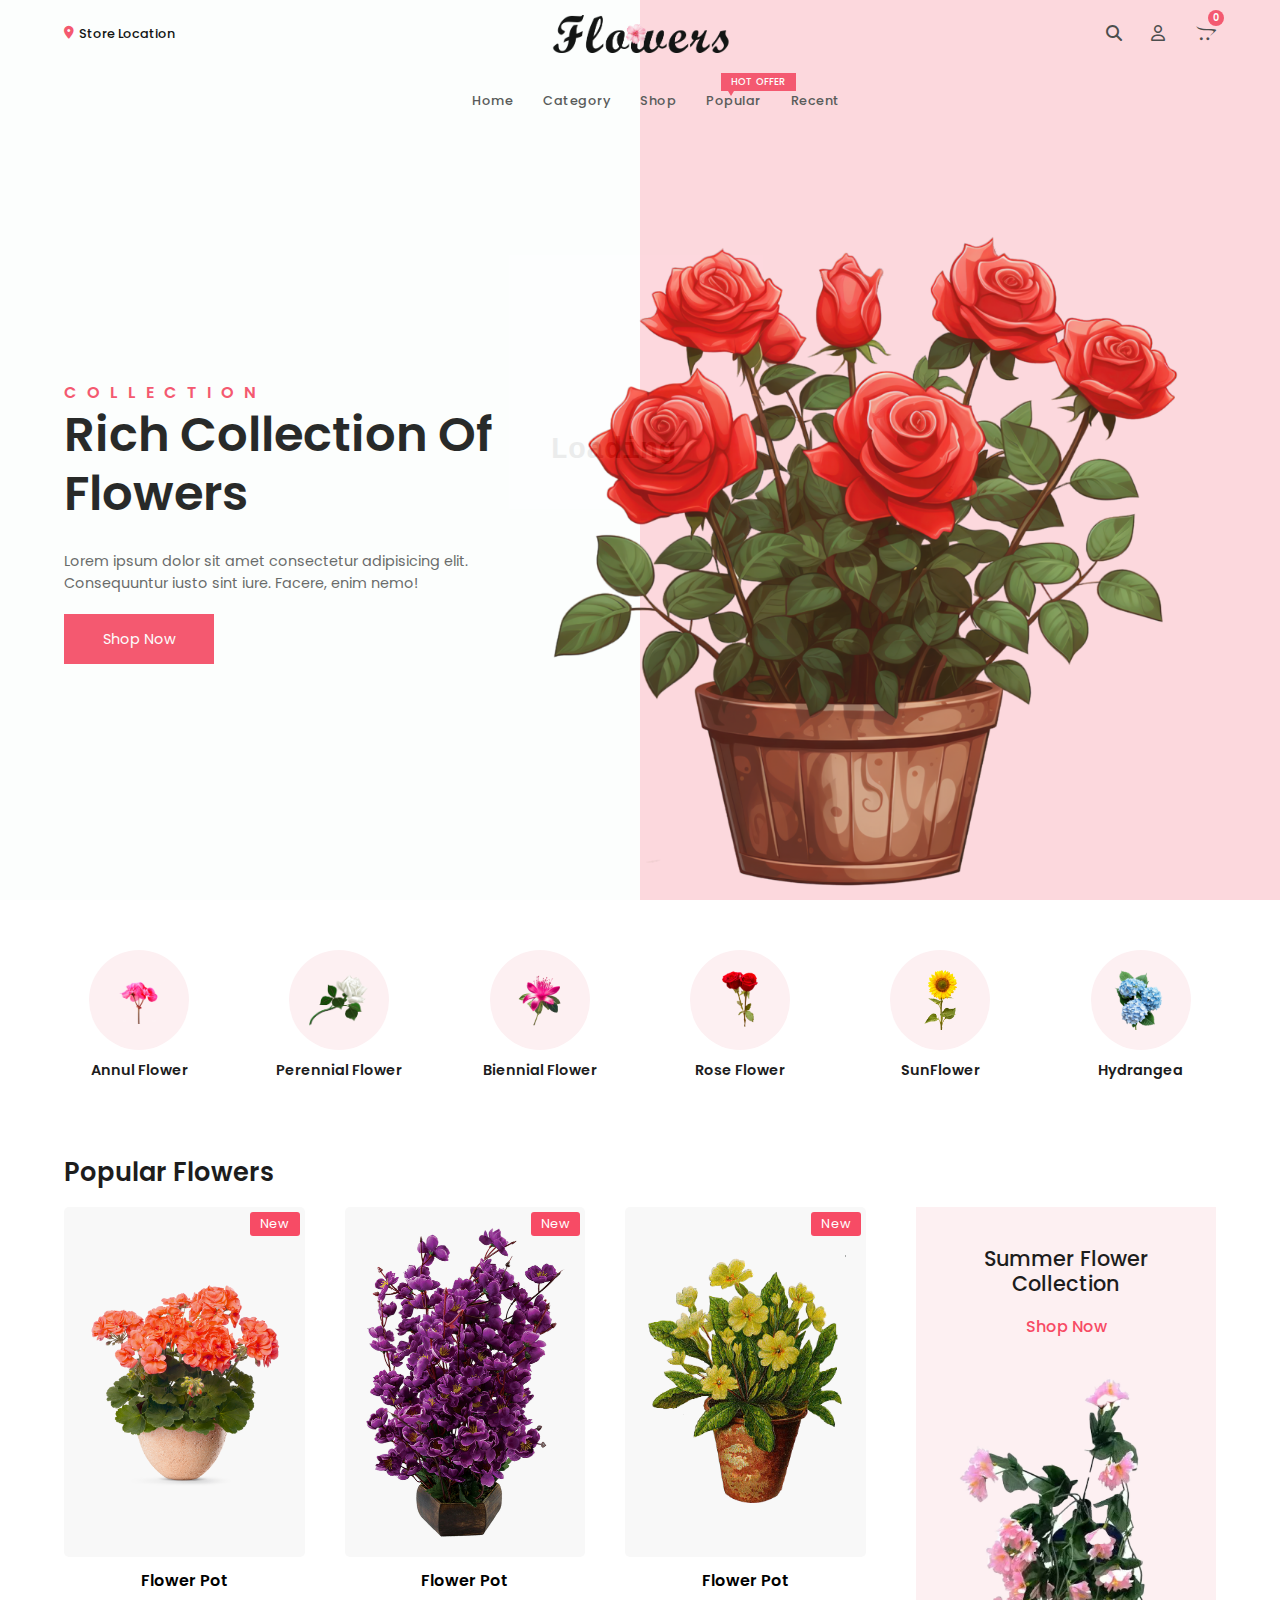
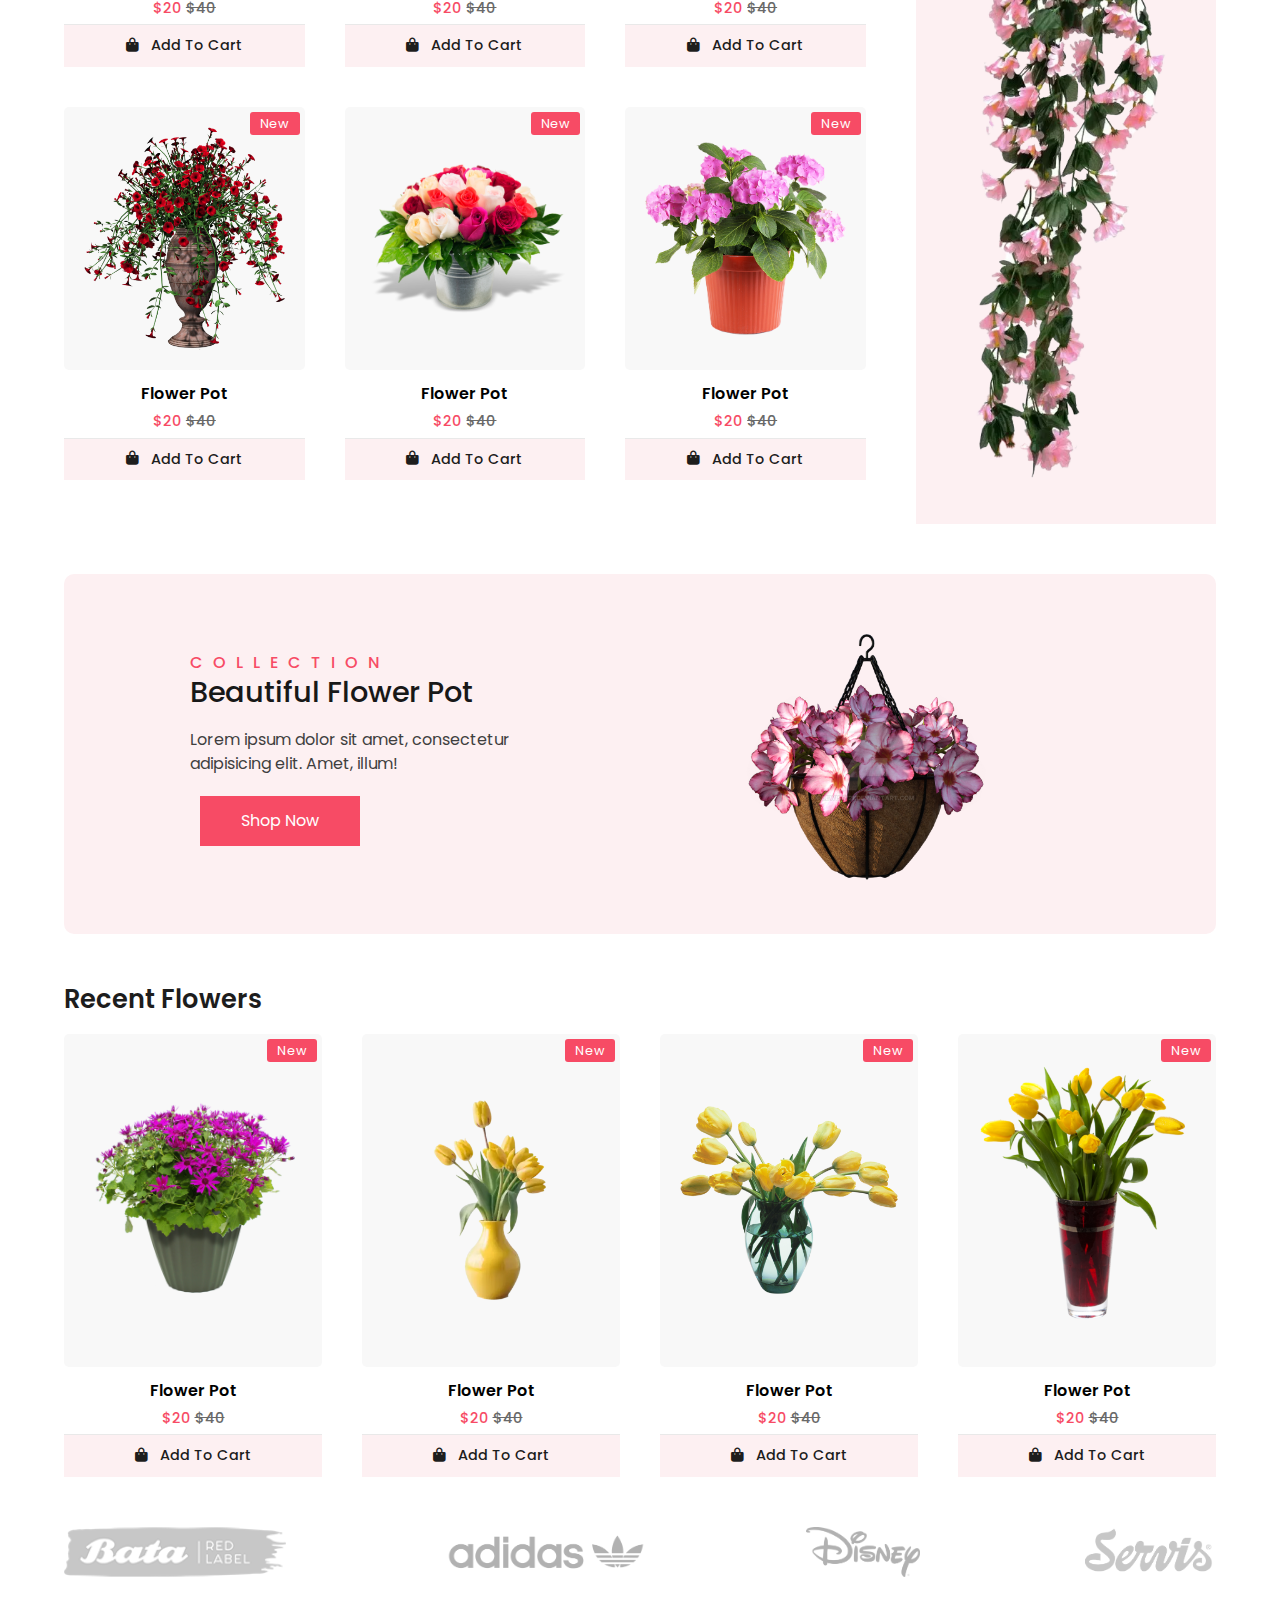
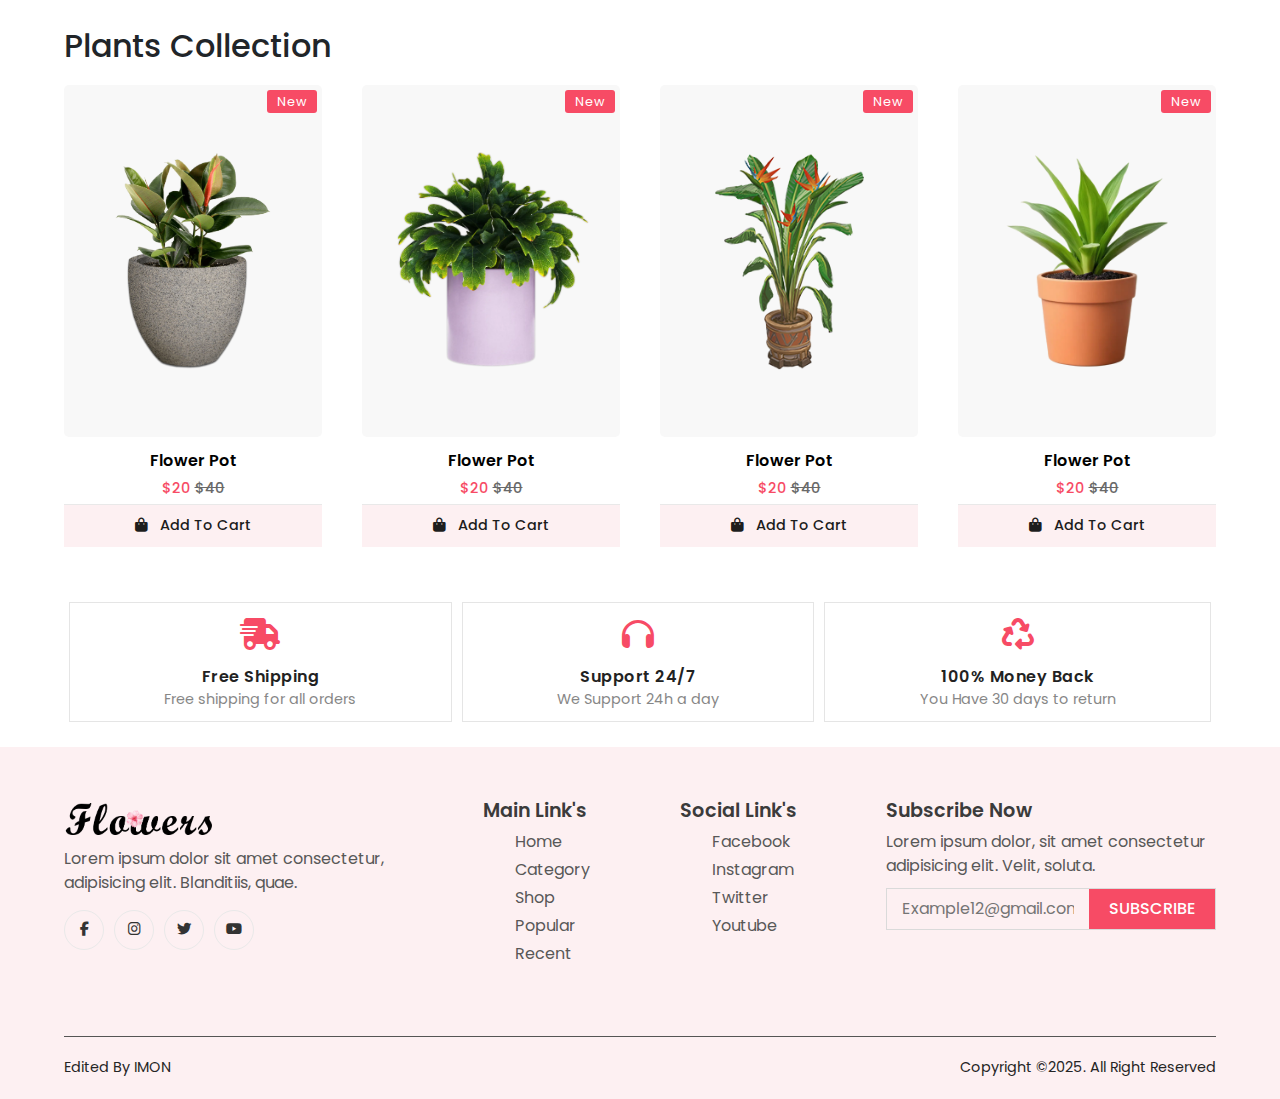
==== commit 5b2af8f7: "Add files via upload" ====
--- a/index.html
+++ b/index.html
@@ -34,7 +34,7 @@
 
 
       <!-- btn -->
-      <input type="checkbox" class="menu-btn" id="menu-btn"/>
+      <input type="checkbox" class="menu-btn" id="menu-btn">
 
         <!-- ========= MENU AREA ========= -->
          <header>
@@ -57,7 +57,7 @@
                 </div>
 
                 <a href="#" class="logo">
-                    <img src="assets/images/logo2.png" alt="logo"/>
+                    <img src="assets/images/logo2.png" alt="logo">
                 </a>
 
                 <div class="nav-btns">
@@ -146,9 +146,9 @@
               <strong>Log in</strong>
               <!-- input -->
                <form>
-                <input type="email" name="email" placeholder="Example12@gmail.com" required/>
-                <input type="password" name="password" placeholder="Password" required/>
-                <input type="submit" value="Log in"/>
+                <input type="email" name="email" placeholder="Example12@gmail.com" required>
+                <input type="password" name="password" placeholder="Password" required>
+                <input type="submit" value="Log in">
                </form>
                <!-- btns -->
                 <div class="form-btns">
@@ -168,10 +168,10 @@
               <strong>Sign Up</strong>
               <!-- input -->
                <form>
-                <input type="text" name="fullname" placeholder="Full Name" required/>
-                <input type="email" name="email" placeholder="Example12@gmail.com" required/>
-                <input type="password" name="password" placeholder="Strong Password" required/>
-                <input type="submit" value="Sign Up"/>
+                <input type="text" name="fullname" placeholder="Full Name" required>
+                <input type="email" name="email" placeholder="Example12@gmail.com" required>
+                <input type="password" name="password" placeholder="Strong Password" required>
+                <input type="submit" value="Sign Up">
                </form>
                <!-- btns -->
                 <div class="form-btns">
@@ -261,13 +261,13 @@
                  <div class="product-box">
                     <!-- image -->
                      <a href="#" class="product-box-img">
-                        <img src="assets/images/popular/popular_01.png" alt="PopularProduct"/>
+                        <img src="assets/images/popular/popular_01.png" alt="PopularProduct">
                         <span>New</span>
                      </a>
                      <!-- text -->
                       <div class="product-box-text">
                         <a href="#" class="product-text-title">Flower Pot</a>
-                        <span>20$ <del>40$</del></span>
+                        <span>$20 <del>$40</del></span>
                         <a href="#" class="product-cart-btn">
                             <i class="fa-solid fa-bag-shopping"></i>
                             Add To Cart
@@ -279,13 +279,13 @@
                  <div class="product-box">
                     <!-- image -->
                      <a href="#" class="product-box-img">
-                        <img src="assets/images/popular/popular_02.png" alt="PopularProduct"/>
+                        <img src="assets/images/popular/popular_02.png" alt="PopularProduct">
                         <span>New</span>
                      </a>
                      <!-- text -->
                       <div class="product-box-text">
                         <a href="#" class="product-text-title">Flower Pot</a>
-                        <span>20$ <del>40$</del></span>
+                        <span>$20 <del>$40</del></span>
                         <a href="#" class="product-cart-btn">
                             <i class="fa-solid fa-bag-shopping"></i>
                             Add To Cart
@@ -297,13 +297,13 @@
                  <div class="product-box">
                     <!-- image -->
                      <a href="#" class="product-box-img">
-                        <img src="assets/images/popular/popular_03.png" alt="PopularProduct"/>
+                        <img src="assets/images/popular/popular_03.png" alt="PopularProduct">
                         <span>New</span>
                      </a>
                      <!-- text -->
                       <div class="product-box-text">
                         <a href="#" class="product-text-title">Flower Pot</a>
-                        <span>20$ <del>40$</del></span>
+                        <span>$20 <del>$40</del></span>
                         <a href="#" class="product-cart-btn">
                             <i class="fa-solid fa-bag-shopping"></i>
                             Add To Cart
@@ -315,13 +315,13 @@
                  <div class="product-box">
                     <!-- image -->
                      <a href="#" class="product-box-img">
-                        <img src="assets/images/popular/popular_04.png" alt="PopularProduct"/>
+                        <img src="assets/images/popular/popular_04.png" alt="PopularProduct">
                         <span>New</span>
                      </a>
                      <!-- text -->
                       <div class="product-box-text">
                         <a href="#" class="product-text-title">Flower Pot</a>
-                        <span>20$ <del>40$</del></span>
+                        <span>$20 <del>$40</del></span>
                         <a href="#" class="product-cart-btn">
                             <i class="fa-solid fa-bag-shopping"></i>
                             Add To Cart
@@ -333,13 +333,13 @@
                  <div class="product-box">
                     <!-- image -->
                      <a href="#" class="product-box-img">
-                        <img src="assets/images/popular/popular_05.png" alt="PopularProduct"/>
+                        <img src="assets/images/popular/popular_05.png" alt="PopularProduct">
                         <span>New</span>
                      </a>
                      <!-- text -->
                       <div class="product-box-text">
                         <a href="#" class="product-text-title">Flower Pot</a>
-                        <span>20$ <del>40$</del></span>
+                        <span>$20 <del>$40</del></span>
                         <a href="#" class="product-cart-btn">
                             <i class="fa-solid fa-bag-shopping"></i>
                             Add To Cart
@@ -351,13 +351,13 @@
                  <div class="product-box">
                     <!-- image -->
                      <a href="#" class="product-box-img">
-                        <img src="assets/images/popular/popular_06.png" alt="PopularProduct"/>
+                        <img src="assets/images/popular/popular_06.png" alt="PopularProduct">
                         <span>New</span>
                      </a>
                      <!-- text -->
                       <div class="product-box-text">
                         <a href="#" class="product-text-title">Flower Pot</a>
-                        <span>20$ <del>40$</del></span>
+                        <span>$20 <del>$40</del></span>
                         <a href="#" class="product-cart-btn">
                             <i class="fa-solid fa-bag-shopping"></i>
                             Add To Cart
@@ -374,7 +374,7 @@
                 </div>
                   <!-- img -->
                    <div class="popular-banner-img">
-                     <img src="assets/images/banner.webp" alt="Banner"/>
+                     <img src="assets/images/banner.webp" alt="Banner">
                    </div>
               </div>
           </div>
@@ -394,7 +394,7 @@
           </div>
           <!-- img -->
           <div class="shoping-banner-img">
-            <img src="assets/images/shoes-bag.png" alt="Banner"/>
+            <img src="assets/images/shoes-bag.png" alt="Banner">
           </div>
       </div>
      </section>
@@ -413,13 +413,13 @@
          <div class="product-box">
             <!-- image -->
              <a href="#" class="product-box-img">
-                <img src="assets/images/popular/popular_07.png" alt="PopularProduct"/>
+                <img src="assets/images/popular/popular_07.png" alt="PopularProduct">
                 <span>New</span>
              </a>
              <!-- text -->
               <div class="product-box-text">
                 <a href="#" class="product-text-title">Flower Pot</a>
-                <span>20$ <del>40$</del></span>
+                <span>$20 <del>$40</del></span>
                 <a href="#" class="product-cart-btn">
                     <i class="fa-solid fa-bag-shopping"></i>
                     Add To Cart
@@ -431,13 +431,13 @@
          <div class="product-box">
             <!-- image -->
              <a href="#" class="product-box-img">
-                <img src="assets/images/popular/popular_08.png" alt="PopularProduct"/>
+                <img src="assets/images/popular/popular_08.png" alt="PopularProduct">
                 <span>New</span>
              </a>
              <!-- text -->
               <div class="product-box-text">
                 <a href="#" class="product-text-title">Flower Pot</a>
-                <span>20$ <del>40$</del></span>
+                <span>$20 <del>$40</del></span>
                 <a href="#" class="product-cart-btn">
                     <i class="fa-solid fa-bag-shopping"></i>
                     Add To Cart
@@ -449,13 +449,13 @@
          <div class="product-box">
             <!-- image -->
              <a href="#" class="product-box-img">
-                <img src="assets/images/popular/popular_09.png" alt="PopularProduct"/>
+                <img src="assets/images/popular/popular_09.png" alt="PopularProduct">
                 <span>New</span>
              </a>
              <!-- text -->
               <div class="product-box-text">
                 <a href="#" class="product-text-title">Flower Pot</a>
-                <span>20$ <del>40$</del></span>
+                <span>$20 <del>$40</del></span>
                 <a href="#" class="product-cart-btn">
                     <i class="fa-solid fa-bag-shopping"></i>
                     Add To Cart
@@ -467,13 +467,13 @@
          <div class="product-box">
             <!-- image -->
              <a href="#" class="product-box-img">
-                <img src="assets/images/popular/popular_10.png" alt="PopularProduct"/>
+                <img src="assets/images/popular/popular_10.png" alt="PopularProduct">
                 <span>New</span>
              </a>
              <!-- text -->
               <div class="product-box-text">
                 <a href="#" class="product-text-title">Flower Pot</a>
-                <span>20$ <del>40$</del></span>
+                <span>$20 <del>$40</del></span>
                 <a href="#" class="product-cart-btn">
                     <i class="fa-solid fa-bag-shopping"></i>
                     Add To Cart
@@ -489,16 +489,16 @@
 
     <!-- ===== PARTNER AREA ===== -->
      <section id="partner">
-      <img src="assets/images/BrandLogo/logo-1.png" alt="partnercompaney"/>
-      <img src="assets/images/BrandLogo/logo-2.png" alt="partnercompaney"/>
-      <img src="assets/images/BrandLogo/logo-3.png" alt="partnercompaney"/>
-      <img src="assets/images/BrandLogo/logo-4.png" alt="partnercompaney"/>
+      <img src="assets/images/BrandLogo/logo-1.png" alt="partnercompaney">
+      <img src="assets/images/BrandLogo/logo-2.png" alt="partnercompaney">
+      <img src="assets/images/BrandLogo/logo-3.png" alt="partnercompaney">
+      <img src="assets/images/BrandLogo/logo-4.png" alt="partnercompaney">
      </section>
     <!-- ===== PARTNER AREA END ===== -->
 
 
     <!-- ===== PLANTS AREA ===== -->
-    <section id="recent-products">
+    <section id="plants-products">
 
       <!-- heading -->
       <h2>Plants Collection</h2>
@@ -509,13 +509,13 @@
          <div class="product-box">
             <!-- image -->
              <a href="#" class="product-box-img">
-                <img src="assets/images/popular/popular_11.webp" alt="PopularProduct"/>
+                <img src="assets/images/popular/popular_11.webp" alt="PopularProduct">
                 <span>New</span>
              </a>
              <!-- text -->
               <div class="product-box-text">
                 <a href="#" class="product-text-title">Flower Pot</a>
-                <span>20$ <del>40$</del></span>
+                <span>$20 <del>$40</del></span>
                 <a href="#" class="product-cart-btn">
                     <i class="fa-solid fa-bag-shopping"></i>
                     Add To Cart
@@ -527,13 +527,13 @@
          <div class="product-box">
             <!-- image -->
              <a href="#" class="product-box-img">
-                <img src="assets/images/popular/popular_12.webp" alt="PopularProduct"/>
+                <img src="assets/images/popular/popular_12.webp" alt="PopularProduct">
                 <span>New</span>
              </a>
              <!-- text -->
               <div class="product-box-text">
                 <a href="#" class="product-text-title">Flower Pot</a>
-                <span>20$ <del>40$</del></span>
+                <span>$20 <del>$40</del></span>
                 <a href="#" class="product-cart-btn">
                     <i class="fa-solid fa-bag-shopping"></i>
                     Add To Cart
@@ -545,13 +545,13 @@
          <div class="product-box">
             <!-- image -->
              <a href="#" class="product-box-img">
-                <img src="assets/images/popular/popular_13.webp" alt="PopularProduct"/>
+                <img src="assets/images/popular/popular_13.webp" alt="PopularProduct">
                 <span>New</span>
              </a>
              <!-- text -->
               <div class="product-box-text">
                 <a href="#" class="product-text-title">Flower Pot</a>
-                <span>20$ <del>40$</del></span>
+                <span>$20 <del>$40</del></span>
                 <a href="#" class="product-cart-btn">
                     <i class="fa-solid fa-bag-shopping"></i>
                     Add To Cart
@@ -563,13 +563,13 @@
          <div class="product-box">
             <!-- image -->
              <a href="#" class="product-box-img">
-                <img src="assets/images/popular/popular_14.webp" alt="PopularProduct"/>
+                <img src="assets/images/popular/popular_14.webp" alt="PopularProduct">
                 <span>New</span>
              </a>
              <!-- text -->
               <div class="product-box-text">
                 <a href="#" class="product-text-title">Flower Pot</a>
-                <span>20$ <del>40$</del></span>
+                <span>$20 <del>$40</del></span>
                 <a href="#" class="product-cart-btn">
                     <i class="fa-solid fa-bag-shopping"></i>
                     Add To Cart
@@ -618,7 +618,7 @@
           <div class="footer-company-box">
             <!-- logo -->
              <a href="#" class="footer-logo">
-               <img src="assets/images/logo2.png" alt="footer-logo"/>
+               <img src="assets/images/logo2.png" alt="footer-logo">
              </a>
              <!-- details -->
               <p>Lorem ipsum dolor sit amet consectetur, adipisicing elit. Blanditiis, quae.</p>
@@ -647,11 +647,11 @@
            <div class="footer-link-box">
             <strong>Main Link's</strong>
             <ul>
-               <li><a href="#">Home</a></li>
-               <li><a href="#">Category</a></li>
-               <li><a href="#">Shop</a></li>
-               <li><a href="#">Popular</a></li>
-               <li><a href="#">Recent</a></li>
+               <li><a href="index.html">Home</a></li>
+               <li><a href="#category">Category</a></li>
+               <li><a href="#shoping-banner">Shop</a></li>
+               <li><a href="#popular">Popular</a></li>
+               <li><a href="#recent-products">Recent</a></li>
             </ul>
            </div>
 
@@ -671,7 +671,7 @@
                <strong>Subscribe Now</strong>
                <p>Lorem ipsum dolor, sit amet consectetur adipisicing elit. Velit, soluta.</p>
                <form class="subscribe-box">
-                  <input type="email" placeholder="Example12@gmail.com" name="subscribe" required/>
+                  <input type="email" placeholder="Example12@gmail.com" name="subscribe" required>
                   <button>Subscribe</button>
                </form>
             </div>
--- a/assets/css/style.css
+++ b/assets/css/style.css
@@ -839,7 +839,8 @@
 /* ==================== ===== */
 
 /* RECENT PRODUCT AREA */
-#recent-products {
+#recent-products,
+#plants-products {
     width: 90%;
     max-width: 1200px;
     margin: 50px auto;
@@ -1329,7 +1330,7 @@
     }
 }
 
-@media(max-width: 310px) {
+@media(max-width: 320px) {
     .recent-product-container,
     .popular-product-container {
         grid-template-columns: 1fr;
